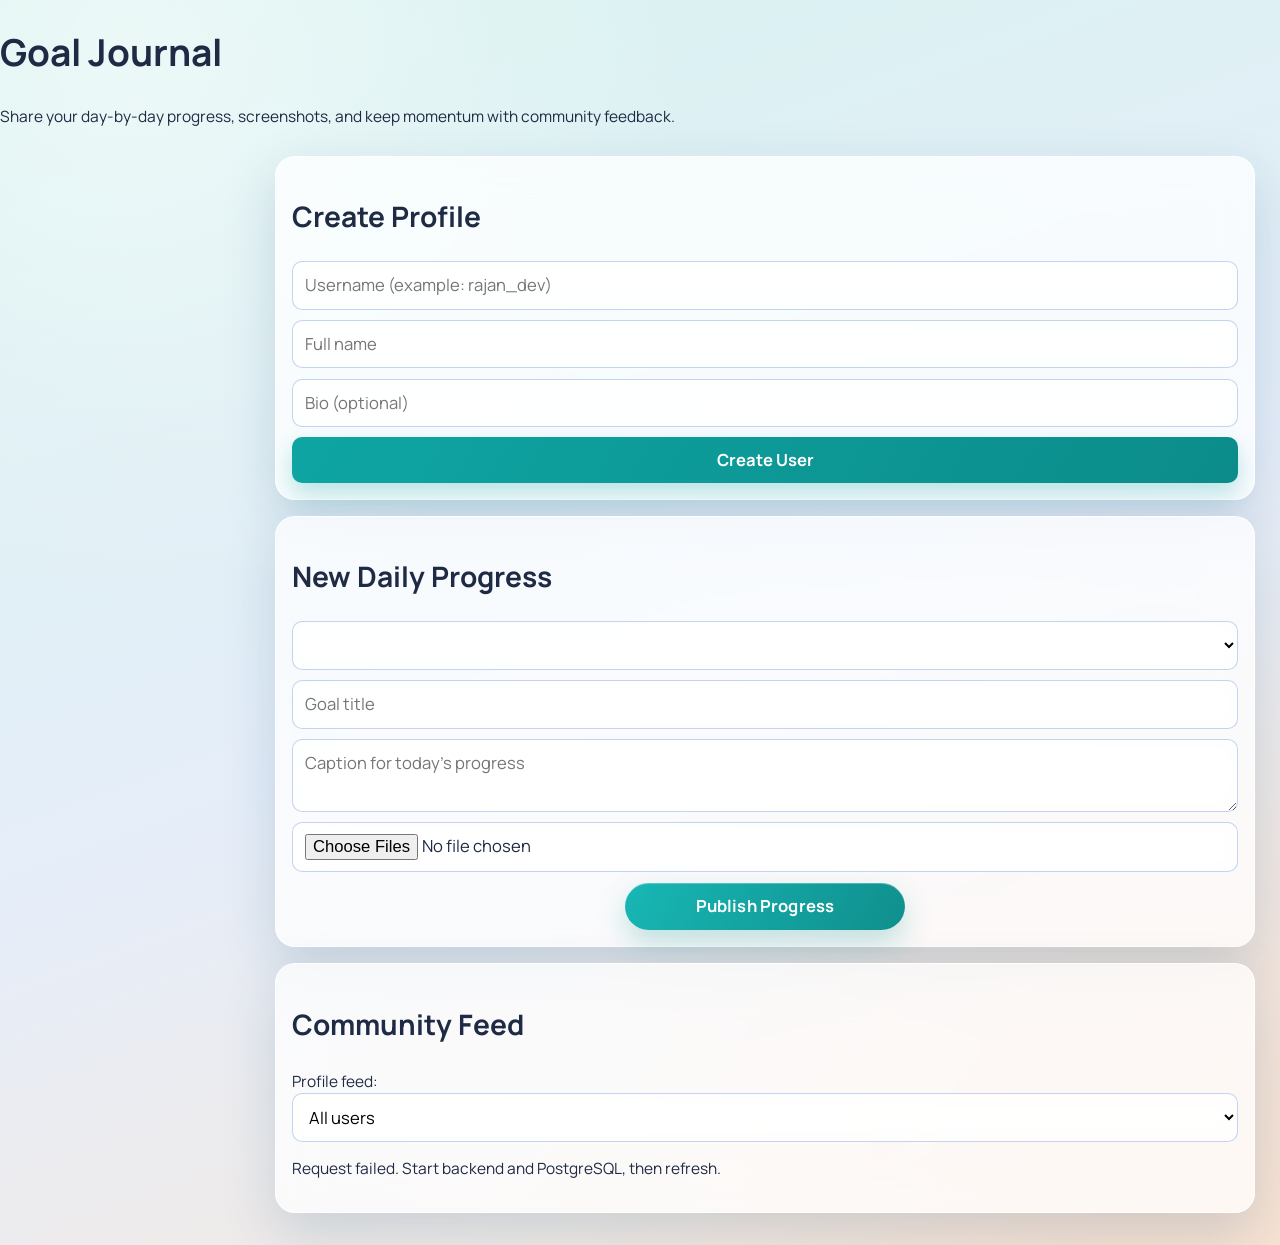
==== static/index.html @ 4aabd38d "Initial commit" ====
<!DOCTYPE html>
<html lang="en">
  <head>
    <meta charset="UTF-8" />
    <meta name="viewport" content="width=device-width, initial-scale=1.0" />
    <title>Goal Journal</title>
    <link rel="preconnect" href="https://fonts.googleapis.com" />
    <link rel="preconnect" href="https://fonts.gstatic.com" crossorigin />
    <link
      href="https://fonts.googleapis.com/css2?family=Manrope:wght@400;600;700;800&display=swap"
      rel="stylesheet"
    />
    <link rel="stylesheet" href="/static/styles.css" />
  </head>
  <body>
    <div class="bg-orb orb-1"></div>
    <div class="bg-orb orb-2"></div>

    <header>
      <h1>Goal Journal</h1>
      <p>Share your day-by-day progress, screenshots, and keep momentum with community feedback.</p>
    </header>

    <main>
      <section class="panel">
        <h2>Create Profile</h2>
        <form id="user-form" class="grid-form">
          <input id="username" placeholder="Username (example: rajan_dev)" required />
          <input id="full-name" placeholder="Full name" required />
          <input id="bio" placeholder="Bio (optional)" />
          <button type="submit">Create User</button>
        </form>
      </section>

      <section class="panel">
        <h2>New Daily Progress</h2>
        <form id="post-form" class="grid-form" enctype="multipart/form-data">
          <select id="post-user" required></select>
          <input id="goal-title" placeholder="Goal title" required />
          <textarea id="caption" placeholder="Caption for today's progress"></textarea>
          <input id="screenshots" type="file" multiple accept="image/*" />
          <button type="submit">Publish Progress</button>
        </form>
      </section>

      <section class="panel">
        <div class="feed-head">
          <h2>Community Feed</h2>
          <div class="filters">
            <label for="feed-user">Profile feed:</label>
            <select id="feed-user">
              <option value="">All users</option>
            </select>
          </div>
        </div>
        <div id="feed" class="feed"></div>
      </section>
    </main>

    <template id="post-template">
      <article class="post-card">
        <div class="post-meta"></div>
        <h3 class="post-goal"></h3>
        <p class="post-caption"></p>
        <div class="post-images"></div>
        <div class="post-actions">
          <button class="like-btn" type="button">Like</button>
          <span class="like-count"></span>
          <button class="comment-toggle" type="button">Comments</button>
        </div>
        <div class="comments hidden">
          <div class="comment-list"></div>
          <form class="comment-form">
            <select class="comment-user" required></select>
            <input class="comment-input" placeholder="Write a comment. Mention with @username" required />
            <button type="submit">Post</button>
          </form>
        </div>
      </article>
    </template>

    <script src="/static/app.js"></script>
  </body>
</html>
---- static/styles.css ----
:root {
  --nav-width: 250px;
  --nav-collapsed-width: 92px;
  --content-gap: 1.5rem;
  --content-max: 980px;
  --bg: #d7f3ef;
  --surface: rgba(255, 255, 255, 0.76);
  --surface-2: rgba(255, 255, 255, 0.9);
  --text: #1f2a44;
  --text-soft: #587099;
  --accent: #0ea5a3;
  --accent-2: #ff7a59;
  --stroke: rgba(188, 208, 239, 0.9);
  --glass-stroke: rgba(255, 255, 255, 0.8);
  --shadow: 0 20px 52px rgba(36, 86, 126, 0.18);
}

* {
  box-sizing: border-box;
}

*::before,
*::after {
  box-sizing: border-box;
}

html,
body {
  width: 100%;
  max-width: 100%;
  overflow-x: clip;
}

body {
  margin: 0;
  min-height: 100vh;
  font-family: "Manrope", sans-serif;
  font-size: clamp(0.95rem, 0.2vw + 0.9rem, 1.04rem);
  line-height: 1.48;
  color: var(--text);
  background:
    radial-gradient(circle at 10% 4%, rgba(255, 255, 255, 0.5) 0, transparent 34%),
    radial-gradient(circle at 88% 92%, rgba(255, 196, 162, 0.24) 0, transparent 36%),
    linear-gradient(160deg, #d7f3ef 0%, #e5edf9 52%, #f6e8dc 100%);
  -webkit-font-smoothing: antialiased;
}

h1 {
  font-size: clamp(1.5rem, 2.9vw, 2.75rem);
}

h2 {
  font-size: clamp(1.2rem, 2.2vw, 2.1rem);
}

h3 {
  font-size: clamp(1.05rem, 1.6vw, 1.4rem);
}

p,
small,
label,
button,
input,
textarea,
select {
  font-size: clamp(0.88rem, 0.16vw + 0.84rem, 1rem);
}

img,
video,
svg,
canvas,
iframe {
  max-width: 100%;
}

img,
video {
  height: auto;
}

p,
small,
strong,
span,
a,
button,
label,
h1,
h2,
h3,
h4,
h5,
h6 {
  overflow-wrap: anywhere;
  word-break: break-word;
}

main,
.page-head {
  width: min(var(--content-max), calc(100vw - var(--nav-current-width, var(--nav-width)) - (var(--content-gap) * 2)));
  margin-left: calc(
    var(--nav-current-width, var(--nav-width)) + var(--content-gap) +
    ((100vw - var(--nav-current-width, var(--nav-width)) - (var(--content-gap) * 2) - min(var(--content-max), calc(100vw - var(--nav-current-width, var(--nav-width)) - (var(--content-gap) * 2)))) / 2)
  );
  margin-right: calc(
    var(--content-gap) +
    ((100vw - var(--nav-current-width, var(--nav-width)) - (var(--content-gap) * 2) - min(var(--content-max), calc(100vw - var(--nav-current-width, var(--nav-width)) - (var(--content-gap) * 2)))) / 2)
  );
  padding-left: 0;
  padding-right: 0;
  max-width: 100%;
  min-width: 0;
}

.site-nav {
  position: fixed;
  left: 0.8rem;
  top: 5.1rem;
  bottom: 0.8rem;
  width: var(--nav-current-width, var(--nav-width));
  z-index: 20;
  display: flex;
  flex-direction: column;
  gap: 0.55rem;
  flex-wrap: nowrap;
  align-items: stretch;
  border-radius: 0;
  padding: 0.8rem;
  background: transparent;
  border: none;
  box-shadow: none;
  backdrop-filter: none;
  -webkit-backdrop-filter: none;
  overflow-y: auto;
  max-width: calc(100vw - 1.6rem);
  transition: width 220ms ease, padding 220ms ease;
}

.app-top-brand {
  position: fixed;
  left: 0.9rem;
  top: 0.8rem;
  z-index: 30;
  display: inline-flex;
  align-items: center;
  gap: 0.35rem;
  padding: 0;
  border-radius: 0;
  background: transparent;
  box-shadow: none;
  backdrop-filter: none;
  -webkit-backdrop-filter: none;
  text-decoration: none;
  user-select: none;
}

.app-top-brand img {
  width: 70px;
  height: auto;
  display: block;
  filter: drop-shadow(0 8px 18px rgba(24, 69, 122, 0.22));
}

.app-top-brand span {
  display: none;
}

.notification-center {
  position: fixed;
  top: 1rem;
  right: 1.1rem;
  z-index: 45;
}

.notif-bell-btn {
  position: relative;
  width: 44px;
  height: 44px;
  border-radius: 999px;
  border: 1px solid var(--glass-stroke);
  background: rgba(255, 255, 255, 0.85);
  color: #111827;
  box-shadow: var(--shadow);
  display: grid;
  place-items: center;
  padding: 0;
}

.notif-bell-btn svg {
  width: 22px;
  height: 22px;
  fill: none;
  stroke: currentColor;
  stroke-width: 1.8;
  stroke-linecap: round;
  stroke-linejoin: round;
}

.notif-unread-dot {
  position: absolute;
  right: 6px;
  top: 6px;
  width: 9px;
  height: 9px;
  border-radius: 999px;
  background: #ef4444;
  box-shadow: 0 0 0 2px rgba(255, 255, 255, 0.9);
}

.notif-panel {
  position: absolute;
  top: calc(100% + 0.45rem);
  right: 0;
  width: min(360px, 88vw);
  max-height: min(70vh, 560px);
  overflow: auto;
  border-radius: 14px;
  border: 1px solid var(--glass-stroke);
  background: rgba(255, 255, 255, 0.9);
  box-shadow: var(--shadow);
  backdrop-filter: blur(16px) saturate(1.15);
  -webkit-backdrop-filter: blur(16px) saturate(1.15);
}

.notif-header {
  position: sticky;
  top: 0;
  z-index: 1;
  display: flex;
  align-items: center;
  justify-content: space-between;
  gap: 0.6rem;
  padding: 0.7rem 0.8rem;
  border-bottom: 1px solid var(--stroke);
  background: rgba(255, 255, 255, 0.95);
}

.notif-header h4 {
  margin: 0;
  font-size: 1rem;
}

.notif-header button {
  background: transparent;
  border: 1px solid var(--stroke);
  border-radius: 8px;
  color: var(--text);
  box-shadow: none;
  padding: 0.35rem 0.55rem;
  font-size: 0.82rem;
}

.notif-list {
  padding: 0.4rem;
  display: grid;
  gap: 0.35rem;
}

.notif-item {
  width: 100%;
  text-align: left;
  background: transparent;
  border: 1px solid transparent;
  box-shadow: none;
  color: var(--text);
  border-radius: 10px;
  padding: 0.48rem;
  display: grid;
  grid-template-columns: 36px minmax(0, 1fr);
  gap: 0.5rem;
}

.notif-item:hover {
  border-color: var(--stroke);
  background: rgba(255, 255, 255, 0.66);
}

.notif-item.unread {
  background: rgba(14, 165, 163, 0.1);
  border-color: rgba(14, 165, 163, 0.24);
}

.notif-avatar {
  width: 36px;
  height: 36px;
  border-radius: 50%;
  object-fit: cover;
  border: 1px solid var(--stroke);
}

.notif-title {
  margin: 0;
  font-weight: 700;
  font-size: 0.9rem;
  line-height: 1.3;
}

.notif-message {
  margin: 0.16rem 0 0;
  font-size: 0.82rem;
  color: var(--text-soft);
  line-height: 1.35;
}

.notif-time {
  margin: 0.24rem 0 0;
  font-size: 0.74rem;
  color: var(--text-soft);
}

.notif-empty {
  margin: 0.5rem;
  color: var(--text-soft);
}


.site-nav a {
  position: relative;
  overflow: hidden;
  text-decoration: none;
  color: var(--text);
  font-weight: 700;
  border: none;
  outline: none;
  background: transparent;
  border-radius: 12px;
  padding: 0.72rem 0.95rem;
  width: 100%;
  display: block;
  text-align: left;
  white-space: nowrap;
  backdrop-filter: none;
  -webkit-backdrop-filter: none;
  box-shadow: none;
  transition: transform 160ms ease, box-shadow 200ms ease, background 200ms ease, border-color 200ms ease;
}

.nav-label {
  display: inline;
}

.nav-short {
  display: none;
  font-size: 1.06rem;
  font-weight: 800;
  letter-spacing: 0.02em;
}

.nav-tooltip {
  display: none;
}

.nav-short.has-icon {
  width: 26px;
  height: 26px;
  display: none;
}

.site-nav a .nav-short.has-icon {
  width: 26px;
  height: 26px;
  flex: 0 0 26px;
}

.nav-account-icon {
  width: 26px;
  height: 26px;
  fill: none;
  stroke: currentColor;
  stroke-width: 2;
  stroke-linecap: round;
  stroke-linejoin: round;
}

.nav-progress-icon {
  width: 26px;
  height: 26px;
  fill: none;
  stroke: currentColor;
  stroke-width: 2;
  stroke-linecap: round;
  stroke-linejoin: round;
}

.nav-story-icon {
  width: 26px;
  height: 26px;
  fill: none;
  stroke: currentColor;
  stroke-width: 2;
  stroke-linecap: round;
  stroke-linejoin: round;
}

.nav-community-icon {
  width: 26px;
  height: 26px;
  fill: currentColor;
  stroke: none;
}

.nav-chat-icon {
  width: 26px;
  height: 26px;
  fill: none;
  stroke: currentColor;
  stroke-width: 1.9;
  stroke-linecap: round;
  stroke-linejoin: round;
}

.nav-settings-icon {
  width: 26px;
  height: 26px;
  fill: none;
  stroke: currentColor;
  stroke-width: 1.75;
  stroke-linecap: round;
  stroke-linejoin: round;
}

.nav-help-icon {
  width: 26px;
  height: 26px;
  fill: none;
  stroke: currentColor;
  stroke-width: 1.9;
  stroke-linecap: round;
  stroke-linejoin: round;
}

.nav-logout-icon {
  width: 26px;
  height: 26px;
  fill: none;
  stroke: currentColor;
  stroke-width: 1.9;
  stroke-linecap: round;
  stroke-linejoin: round;
}

.nav-more-icon {
  width: 26px;
  height: 26px;
  fill: currentColor;
  stroke: none;
}

.nav-short-profile {
  width: 28px;
  height: 28px;
}

.nav-profile-avatar {
  width: 28px;
  height: 28px;
  border-radius: 50%;
  object-fit: cover;
  border: none;
  display: block;
}

body.sidebar-collapsed {
  --nav-current-width: var(--nav-collapsed-width);
}

body.sidebar-collapsed .site-nav {
  padding-left: 0.55rem;
  padding-right: 0.55rem;
  align-items: stretch;
}


body.sidebar-collapsed .site-nav a {
  width: 100%;
  min-height: 48px;
  text-align: left;
  padding: 0.72rem 0.95rem;
  border: none;
  outline: none;
  box-shadow: none;
  background: transparent;
  border-radius: 14px;
  display: flex;
  align-items: center;
  justify-content: flex-start;
  gap: 0.62rem;
  transition:
    border-color 220ms ease,
    background 220ms ease,
    box-shadow 220ms ease;
}

body.sidebar-collapsed .site-nav .nav-label {
  display: none;
}

body.sidebar-collapsed .site-nav .nav-short {
  display: inline-flex;
  align-items: center;
  justify-content: center;
  width: 26px;
  height: 26px;
  flex: 0 0 26px;
  order: 1;
}

body.sidebar-collapsed .site-nav .nav-tooltip {
  display: none !important;
}

body.sidebar-collapsed .site-nav:hover,
body.sidebar-collapsed .site-nav:focus-within {
  width: var(--nav-width);
  padding-left: 0.8rem;
  padding-right: 0.8rem;
  align-items: stretch;
}


body.sidebar-collapsed .site-nav:hover a,
body.sidebar-collapsed .site-nav:focus-within a {
  border: none;
  outline: none;
  box-shadow: none;
  background: transparent;
}

body.sidebar-collapsed .site-nav:hover .nav-label,
body.sidebar-collapsed .site-nav:focus-within .nav-label {
  display: inline;
  order: 2;
  flex: 1;
  text-align: left;
}

body.sidebar-collapsed .site-nav:hover .nav-short,
body.sidebar-collapsed .site-nav:focus-within .nav-short {
  display: inline-flex;
}

body.sidebar-collapsed .site-nav a.active {
  border: none;
  outline: none;
  box-shadow: none;
  background: transparent;
}

body.sidebar-collapsed .site-nav:hover a.active,
body.sidebar-collapsed .site-nav:focus-within a.active {
  box-shadow: none;
  background: transparent;
  color: #0e7f9b;
}

body.sidebar-collapsed .site-nav a#profile-logout-link {
  border: none;
  outline: none;
  box-shadow: none;
  background: transparent;
}

body.sidebar-collapsed .site-nav:hover a#profile-logout-link,
body.sidebar-collapsed .site-nav:focus-within a#profile-logout-link {
  background: transparent;
  border: none;
  outline: none;
  box-shadow: none;
}

.site-nav a::before {
  content: none;
}

.site-nav a::after {
  content: none;
}

.site-nav a:hover {
  transform: none;
  box-shadow: none;
}

.site-nav a:hover::before {
  transform: none;
}

.site-nav a.active {
  background: transparent;
  color: #0e7f9b;
  box-shadow: none;
}

.site-nav a.active .nav-short {
  border: 1.8px solid #111;
  border-radius: 999px;
  box-sizing: border-box;
}

.site-nav a.active .nav-short.nav-short-profile {
  border-width: 1.8px;
}

.site-nav #profile-logout-link {
  margin-top: auto;
  color: #ff3b30;
  border: none;
  outline: none;
  background: transparent;
}

.site-nav #profile-logout-link:hover {
  color: #ff2a1f;
  box-shadow: none;
}

.mobile-more-btn,
.mobile-more-sheet {
  display: none;
}

.page-head {
  padding: 1rem 0 0.7rem;
}

.page-head h1 {
  margin: 0;
  font-size: clamp(1.6rem, 3.2vw, 2.6rem);
  color: var(--text);
  text-shadow: 0 8px 24px rgba(58, 111, 161, 0.2);
}

.page-head p {
  margin: 0.4rem 0 0;
  color: #c7c9cf;
}

.page-head-row {
  display: flex;
  align-items: center;
  justify-content: space-between;
  gap: 0.9rem;
  flex-wrap: wrap;
}

.search-wrap {
  position: relative;
  width: min(420px, 100%);
}

.search-icon {
  position: absolute;
  left: 0.9rem;
  top: 50%;
  transform: translateY(-50%);
  z-index: 2;
  color: #4b5b78;
  pointer-events: none;
  display: inline-flex;
  align-items: center;
  justify-content: center;
}

.search-icon svg {
  width: 18px;
  height: 18px;
  fill: none;
  stroke: currentColor;
  stroke-width: 2;
  stroke-linecap: round;
  stroke-linejoin: round;
}

#feed-search {
  width: 100%;
  border-radius: 999px;
  padding-left: 2.5rem !important;
  position: relative;
  z-index: 1;
}

.user-results-box {
  position: absolute;
  top: calc(100% + 0.35rem);
  right: 0;
  width: 100%;
  max-height: 340px;
  overflow: auto;
  padding: 0.55rem;
  border: 1px solid var(--stroke);
  border-radius: 12px;
  background: rgba(255, 255, 255, 0.72);
  box-shadow: var(--shadow);
  z-index: 30;
  backdrop-filter: blur(20px) saturate(1.2);
  -webkit-backdrop-filter: blur(20px) saturate(1.2);
}

main {
  padding: 0.8rem 0 2rem;
  display: grid;
  gap: 1rem;
  max-width: 1260px;
  min-width: 0;
}

.panel {
  background: var(--surface);
  border: 1px solid var(--glass-stroke);
  border-radius: 20px;
  padding: 1rem;
  box-shadow: var(--shadow);
  backdrop-filter: blur(22px) saturate(1.2);
  -webkit-backdrop-filter: blur(22px) saturate(1.2);
  width: 100%;
  max-width: 100%;
  min-width: 0;
}

.grid-form,
.stack {
  display: grid;
  gap: 0.65rem;
  min-width: 0;
}

.register-otp-row {
  display: grid;
  grid-template-columns: minmax(0, 1fr) auto;
  gap: 0.5rem;
  align-items: center;
}

.account-page main {
  max-width: 760px;
  margin-inline: auto;
}

.account-card {
  width: 100%;
  padding: 0.9rem 1rem 1rem;
  border-radius: 18px;
}

.account-card .switcher {
  margin-bottom: 0.45rem;
  gap: 0.52rem;
}

.account-card .switcher button {
  padding: 0.5rem 0.78rem;
  border-radius: 12px;
}

.account-card h3 {
  margin: 0.25rem 0 0.55rem;
  font-size: 1.95rem;
}

.account-card .grid-form {
  gap: 0.52rem;
}

.account-card input,
.account-card textarea {
  padding: 0.58rem 0.68rem;
  border-radius: 12px;
}

.account-card textarea {
  min-height: 104px;
}

.account-card #r-bio {
  min-height: 84px;
}

.account-card .register-otp-row {
  grid-template-columns: minmax(0, 1fr) 130px;
  gap: 0.45rem;
}

.account-card #send-register-otp-btn {
  width: 100%;
  padding: 0.58rem 0.62rem;
  border-radius: 12px;
  box-shadow: 0 7px 16px rgba(240, 95, 68, 0.24);
}

.account-card #login-form button[type="submit"],
.account-card #register-form button[type="submit"] {
  width: min(230px, 100%);
  border-radius: 999px;
  padding: 0.62rem 0.95rem;
}

.account-card .notice {
  margin-top: 0.25rem;
}

.switcher {
  display: flex;
  gap: 0.6rem;
  margin-bottom: 0.7rem;
  align-items: center;
}

.switcher button.tab-plain {
  background: transparent !important;
  border: none !important;
  box-shadow: none !important;
  color: var(--text) !important;
  padding: 0 !important;
  border-radius: 0 !important;
  font-weight: 700;
}

.switcher button.tab-plain:hover {
  color: #111827 !important;
  text-decoration: underline;
}

.center-row {
  display: flex;
  justify-content: center;
  margin-top: 0.4rem;
}

#login-form button[type="submit"] {
  justify-self: center;
  width: min(260px, 100%);
  border-radius: 14px;
}

#register-form button[type="submit"] {
  justify-self: center;
  width: min(260px, 100%);
  border-radius: 14px;
}

input,
select,
textarea,
button {
  font: inherit;
  border-radius: 10px;
}

input,
select,
textarea {
  width: 100%;
  border: 1px solid var(--stroke);
  background: rgba(255, 255, 255, 0.62);
  padding: 0.68rem 0.75rem;
  backdrop-filter: blur(12px);
  -webkit-backdrop-filter: blur(12px);
}

button {
  border: none;
  background: linear-gradient(120deg, #0ea5a3, #0b8c8a);
  color: #fff;
  font-weight: 700;
  padding: 0.65rem 0.95rem;
  cursor: pointer;
  box-shadow: 0 10px 22px rgba(14, 165, 163, 0.28);
}

button.alt {
  background: linear-gradient(120deg, #ff7a59, #f05f44);
}

button.forgot-link {
  background: transparent;
  border: none;
  color: var(--text-soft);
  padding: 0;
  font-weight: 600;
  text-decoration: underline;
  border-radius: 0;
  width: auto;
}

button.forgot-link:hover {
  color: var(--accent);
}

.notice {
  color: var(--text-soft);
  font-size: 0.95rem;
}

.selected-media-list {
  display: grid;
  gap: 0.45rem;
  margin-top: 0.12rem;
}

.selected-media-empty {
  margin: 0;
  color: var(--text-soft);
  font-size: 0.9rem;
}

.selected-media-title {
  margin: 0;
  color: #32476d;
  font-size: 0.9rem;
  font-weight: 800;
}

.selected-media-items {
  display: grid;
  gap: 0.42rem;
}

.selected-media-item {
  display: grid;
  grid-template-columns: 64px minmax(0, 1fr) auto;
  gap: 0.55rem;
  align-items: center;
  padding: 0.52rem;
  border: 1px solid var(--stroke);
  border-radius: 12px;
  background: rgba(255, 255, 255, 0.78);
}

.selected-media-thumb {
  width: 64px;
  height: 50px;
  border-radius: 10px;
  overflow: hidden;
  background: rgba(232, 241, 252, 0.8);
  display: grid;
  place-items: center;
}

.selected-media-thumb-image,
.selected-media-thumb-video {
  width: 100%;
  height: 100%;
  object-fit: cover;
  display: block;
}

.selected-media-thumb-fallback {
  font-size: 0.76rem;
  font-weight: 800;
  letter-spacing: 0.04em;
  color: #3d5077;
}

.selected-media-meta {
  min-width: 0;
  display: grid;
  gap: 0.18rem;
}

.selected-media-name {
  min-width: 0;
  overflow: hidden;
  text-overflow: ellipsis;
  white-space: nowrap;
  font-size: 0.93rem;
  font-weight: 700;
  color: #1c2a4a;
}

.selected-media-size {
  color: #62779f;
  font-size: 0.82rem;
  font-weight: 600;
}

.selected-media-remove {
  background: #fff;
  color: #1e3358;
  border: 1px solid rgba(30, 51, 88, 0.35);
  border-radius: 9px;
  padding: 0.34rem 0.58rem;
  box-shadow: none;
  font-size: 0.82rem;
  font-weight: 700;
}

#post-form button[type="submit"] {
  justify-self: center;
  width: min(280px, 100%);
  border-radius: 999px;
  padding: 0.72rem 1.2rem;
  font-size: 1.04rem;
  letter-spacing: 0.01em;
  background: linear-gradient(120deg, #18b7b4, #0f8f8d);
  box-shadow: 0 12px 28px rgba(11, 142, 140, 0.25), inset 0 1px 0 rgba(255, 255, 255, 0.28);
}

#post-form button[type="submit"]:hover {
  transform: translateY(-1px);
  box-shadow: 0 14px 30px rgba(11, 142, 140, 0.3), inset 0 1px 0 rgba(255, 255, 255, 0.3);
}

#post-form button[type="submit"]:disabled {
  opacity: 0.72;
  cursor: wait;
  transform: none;
}

.chat-auth-gate {
  max-width: 560px;
}

.chat-email-form {
  max-width: 460px;
}

.chat-continue-btn {
  background: #fff;
  color: #101828;
  border: 1px solid #101828;
  box-shadow: none;
}

.chat-otp-actions {
  display: flex;
  gap: 0.55rem;
  flex-wrap: wrap;
}

.chat-otp-actions button {
  flex: 1;
  min-width: 170px;
}

.chat-active-strip {
  margin-bottom: 0.75rem;
}

.chat-active-strip h4 {
  margin: 0 0 0.45rem;
  font-size: 0.95rem;
  color: var(--text-soft);
}

.chat-active-users {
  display: flex;
  gap: 0.72rem;
  overflow-x: auto;
  padding: 0.1rem 0.1rem 0.32rem;
  align-items: flex-start;
}

.chat-active-user {
  border: none;
  background: transparent;
  box-shadow: none;
  color: var(--text);
  padding: 0;
  min-width: 68px;
  display: grid;
  justify-items: center;
  gap: 0.26rem;
}

.chat-active-avatar-wrap {
  position: relative;
  width: 56px;
  height: 56px;
  border-radius: 50%;
  border: 2px solid rgba(152, 171, 198, 0.6);
  padding: 2px;
  background: rgba(255, 255, 255, 0.8);
}

.chat-active-avatar-wrap img {
  width: 100%;
  height: 100%;
  border-radius: 50%;
  object-fit: cover;
  display: block;
}

.chat-active-dot {
  position: absolute;
  right: 1px;
  top: 1px;
  width: 11px;
  height: 11px;
  border-radius: 50%;
  background: #22c55e;
  border: 2px solid #fff;
  box-shadow: 0 0 0 1px rgba(34, 197, 94, 0.4);
  display: none;
}

.chat-active-user.is-online .chat-active-avatar-wrap {
  border-color: rgba(14, 165, 163, 0.55);
}

.chat-active-user.is-online .chat-active-dot {
  display: block;
}

.chat-active-user small {
  max-width: 74px;
  overflow: hidden;
  text-overflow: ellipsis;
  white-space: nowrap;
  font-size: 0.76rem;
  color: #5f6f8f;
}

.chat-layout {
  display: grid;
  grid-template-columns: minmax(17rem, 22rem) minmax(0, 1fr);
  gap: 0.9rem;
  height: clamp(560px, 72vh, 760px);
  min-height: 0;
  min-width: 0;
}

.chat-sidebar {
  border: 1px solid var(--stroke);
  border-radius: 16px;
  background: linear-gradient(165deg, rgba(255, 255, 255, 0.72), rgba(241, 248, 255, 0.62));
  box-shadow: inset 0 1px 0 rgba(255, 255, 255, 0.64), 0 14px 28px rgba(5, 21, 48, 0.08);
  display: grid;
  grid-template-rows: auto minmax(0, 1fr);
  overflow: hidden;
  min-height: 0;
}

.chat-sidebar-top {
  padding: 0.7rem;
  border-bottom: 1px solid var(--stroke);
  display: grid;
  gap: 0.45rem;
  position: relative;
}

.chat-sidebar-top h3 {
  margin: 0;
}

.chat-search-wrap {
  position: relative;
}

.chat-search-icon {
  position: absolute;
  left: 0.75rem;
  top: 50%;
  transform: translateY(-50%);
  color: #667797;
  font-size: 1rem;
  pointer-events: none;
}

#chat-user-search {
  padding-left: 2rem;
}

.chat-user-results {
  max-height: 210px;
  overflow: auto;
  display: grid;
  gap: 0.3rem;
  position: absolute;
  top: calc(100% - 0.1rem);
  left: 0.7rem;
  right: 0.7rem;
  padding: 0.42rem;
  border: 1px solid var(--stroke);
  border-radius: 12px;
  background: rgba(242, 247, 255, 0.97);
  box-shadow: 0 16px 28px rgba(7, 20, 42, 0.14);
  z-index: 6;
}

.chat-user-results.hidden {
  display: none;
}

.chat-user-row,
.chat-convo-row {
  width: 100%;
  display: grid;
  grid-template-columns: 42px minmax(0, 1fr);
  gap: 0.5rem;
  align-items: center;
  text-align: left;
  padding: 0.48rem;
  border: 1px solid var(--stroke);
  border-radius: 10px;
  background: rgba(255, 255, 255, 0.66);
  color: var(--text);
  box-shadow: none;
  transition: transform 0.2s ease, border-color 0.2s ease, background 0.2s ease;
}

.chat-user-row:hover,
.chat-convo-row:hover {
  transform: translateY(-1px);
  border-color: rgba(14, 165, 163, 0.45);
}

.chat-user-row img,
.chat-convo-row img,
#chat-thread-head img {
  width: 42px;
  height: 42px;
  border-radius: 50%;
  object-fit: cover;
  border: 1px solid var(--stroke);
}

.chat-user-row strong,
.chat-convo-row strong {
  display: block;
  font-size: 0.9rem;
}

.chat-user-row small,
.chat-convo-row small {
  color: var(--text-soft);
}

.chat-convo-row p {
  margin: 0.16rem 0 0;
  color: #304260;
  font-size: 0.82rem;
  white-space: nowrap;
  overflow: hidden;
  text-overflow: ellipsis;
}

.chat-convo-row-meta {
  display: flex;
  align-items: center;
  justify-content: space-between;
  gap: 0.4rem;
}

.chat-convo-row-time {
  color: #6b7b97;
  font-size: 0.76rem;
  font-weight: 700;
  white-space: nowrap;
}

.chat-convo-row.is-active {
  border-color: rgba(14, 165, 163, 0.72);
  background: rgba(14, 165, 163, 0.15);
}

.chat-conversations {
  padding: 0.58rem;
  overflow: auto;
  display: grid;
  gap: 0.45rem;
  align-content: start;
  min-height: 0;
}

.chat-thread {
  border: 1px solid var(--stroke);
  border-radius: 16px;
  background: linear-gradient(180deg, rgba(255, 255, 255, 0.72), rgba(243, 249, 255, 0.64));
  box-shadow: inset 0 1px 0 rgba(255, 255, 255, 0.68), 0 14px 28px rgba(5, 21, 48, 0.08);
  display: grid;
  grid-template-rows: auto minmax(0, 1fr) auto;
  overflow: hidden;
  min-height: 0;
}

.chat-sidebar,
.chat-thread,
.settings-menu,
.settings-content,
.help-center-menu,
.help-center-content,
.settings-pane .settings-card,
.post-card,
.suggest-mini-card {
  max-width: 100%;
  min-width: 0;
}

.chat-thread-head {
  padding: 0.7rem 0.78rem;
  border-bottom: 1px solid var(--stroke);
  display: flex;
  align-items: center;
  gap: 0.55rem;
  color: #596b8b;
  background: rgba(255, 255, 255, 0.55);
  backdrop-filter: blur(8px);
  -webkit-backdrop-filter: blur(8px);
}

.chat-mobile-back {
  display: none;
  width: 2rem;
  height: 2rem;
  border-radius: 999px;
  border: 1px solid var(--stroke);
  background: rgba(255, 255, 255, 0.85);
  color: var(--text);
  padding: 0;
  box-shadow: none;
  flex: 0 0 auto;
}

.chat-thread-head strong {
  display: block;
  color: var(--text);
}

.chat-thread-head-meta {
  display: grid;
  gap: 0.08rem;
  min-width: 0;
}

.chat-thread-subline {
  display: inline-flex;
  align-items: center;
  min-height: 1.05rem;
}

.chat-typing-live {
  display: inline-flex;
  align-items: center;
  gap: 0.22rem;
  color: #0b8c8a;
  font-weight: 700;
  text-transform: lowercase;
}

.chat-typing-dots {
  display: inline-flex;
  align-items: center;
  gap: 0.14rem;
}

.chat-typing-dots i {
  width: 4px;
  height: 4px;
  border-radius: 50%;
  background: currentColor;
  opacity: 0.35;
  animation: chatTypingDot 1s infinite ease-in-out;
}

.chat-typing-dots i:nth-child(2) {
  animation-delay: 0.15s;
}

.chat-typing-dots i:nth-child(3) {
  animation-delay: 0.3s;
}

@keyframes chatTypingDot {
  0%,
  80%,
  100% {
    transform: translateY(0);
    opacity: 0.35;
  }
  40% {
    transform: translateY(-2px);
    opacity: 1;
  }
}

.chat-messages {
  padding: 0.85rem;
  overflow: auto;
  display: flex;
  flex-direction: column;
  gap: 0.5rem;
  align-items: stretch;
  background: linear-gradient(180deg, rgba(255, 255, 255, 0.26), rgba(255, 255, 255, 0.06));
  min-height: 0;
}

.chat-msg-row {
  width: 100%;
  display: flex;
  align-items: flex-start;
  gap: 0.42rem;
}

.chat-msg-row.their {
  justify-content: flex-start;
}

.chat-msg-row.mine {
  justify-content: flex-end;
}

.chat-msg-stack {
  display: flex;
  flex-direction: column;
  gap: 0.18rem;
  max-width: min(72%, 560px);
}

.chat-msg-stack.their {
  justify-items: start;
}

.chat-msg-stack.mine {
  justify-items: end;
}

.chat-msg-main {
  display: flex;
  align-items: center;
  gap: 0.36rem;
  max-width: 100%;
}

.chat-msg-main.mine {
  flex-direction: row-reverse;
}

.chat-msg-main.their {
  flex-direction: row;
}

.chat-msg-avatar {
  width: 28px;
  height: 28px;
  border-radius: 50%;
  object-fit: cover;
  border: 1px solid rgba(255, 255, 255, 0.95);
  box-shadow: 0 0 0 1px rgba(19, 29, 48, 0.2);
  flex: 0 0 auto;
  margin-top: 0.15rem;
}

.chat-msg {
  max-width: 100%;
  border-radius: 18px;
  padding: 0.56rem 0.78rem;
  display: block;
  box-shadow: 0 4px 12px rgba(12, 27, 54, 0.09);
}

.chat-msg.is-shared-post {
  background: transparent !important;
  border: none !important;
  box-shadow: none !important;
  padding: 0 !important;
}

.chat-msg-delete-btn {
  width: 24px;
  height: 24px;
  flex: 0 0 auto;
  border: none;
  background: none;
  color: #000;
  display: grid;
  place-items: center;
  padding: 0;
  cursor: pointer;
  opacity: 0;
  pointer-events: none;
  transition: transform 120ms ease, opacity 120ms ease;
}

.chat-msg-delete-btn svg {
  width: 22px;
  height: 22px;
  fill: currentColor;
}

.chat-msg-delete-btn:hover {
  opacity: 0.72;
}

.chat-msg-delete-btn:active {
  transform: translateY(0.5px);
}

.chat-msg-main:hover .chat-msg-delete-btn,
.chat-msg-main:focus-within .chat-msg-delete-btn,
.chat-msg-delete-btn:focus-visible {
  opacity: 1;
  pointer-events: auto;
}

.chat-msg p {
  margin: 0;
  white-space: pre-wrap;
  word-break: break-word;
}

.chat-shared-post-card {
  display: grid;
  grid-template-columns: 108px minmax(0, 1fr);
  gap: 0.62rem;
  align-items: center;
  text-decoration: none;
  color: #1f2a44;
  border: none;
  border-radius: 12px;
  background: rgba(255, 255, 255, 0.94);
  padding: 0.42rem;
}

.chat-msg.mine .chat-shared-post-card {
  background: rgba(255, 255, 255, 0.98);
}

.chat-shared-post-thumb {
  width: 108px;
  height: 74px;
  border-radius: 9px;
  border: none;
  overflow: hidden;
  background: rgba(255, 255, 255, 0.85);
  display: grid;
  place-items: center;
}

.chat-shared-post-thumb.loading::before {
  content: "";
  width: 60%;
  height: 60%;
  border-radius: 999px;
  border: 2px solid rgba(17, 24, 39, 0.2);
  border-top-color: rgba(17, 24, 39, 0.7);
  animation: shareSpin 650ms linear infinite;
}

.chat-shared-post-thumb img,
.chat-shared-post-thumb video {
  width: 100%;
  height: 100%;
  object-fit: cover;
  display: block;
}

.chat-shared-post-empty {
  font-size: 0.72rem;
  color: var(--text-soft);
}

.chat-shared-post-meta strong,
.chat-shared-post-meta small {
  display: block;
  overflow: hidden;
  text-overflow: ellipsis;
  white-space: nowrap;
}

.chat-shared-post-meta strong {
  font-size: 1.07rem;
  line-height: 1.2;
  color: #17233f;
}

.chat-shared-post-meta small {
  font-size: 0.88rem;
  color: #4f6590;
  margin-top: 0.2rem;
}

@keyframes shareSpin {
  to {
    transform: rotate(360deg);
  }
}

.chat-msg.is-deleted p {
  font-style: italic;
  opacity: 0.75;
}

.chat-msg-time {
  font-size: 0.72rem;
  line-height: 1;
  color: #6d7d99;
  padding: 0 0.22rem;
  letter-spacing: 0.01em;
}

.chat-msg.mine {
  background: linear-gradient(135deg, #0ea5a3, #0b8c8a);
  color: #fff;
}

.chat-msg.their {
  background: #f3f6fb;
  border: 1px solid rgba(20, 36, 63, 0.2);
  color: #1f2a44;
}

.chat-msg-row.mine .chat-msg {
  border-bottom-right-radius: 8px;
}

.chat-msg-row.their .chat-msg {
  border-bottom-left-radius: 8px;
}

.chat-msg-row.mine .chat-msg-time {
  align-self: flex-end;
  text-align: right;
}

.chat-msg-row.their .chat-msg-time {
  align-self: flex-start;
  text-align: left;
}

.chat-seen-receipt {
  align-self: flex-end;
  display: inline-flex;
  align-items: center;
  gap: 0.36rem;
  margin-top: 0.08rem;
}

.chat-seen-receipt img {
  width: 18px;
  height: 18px;
  border-radius: 50%;
  object-fit: cover;
  border: 1px solid rgba(255, 255, 255, 0.95);
  box-shadow: 0 0 0 1px rgba(19, 29, 48, 0.16);
}

.chat-seen-receipt span {
  font-size: 0.7rem;
  color: #5f6f8f;
  line-height: 1;
}

.chat-seen-receipt.is-jump img {
  animation: chatSeenJump 360ms ease-out 1;
}

@keyframes chatSeenJump {
  0% {
    transform: translateY(0) scale(1);
  }
  35% {
    transform: translateY(-7px) scale(1.05);
  }
  100% {
    transform: translateY(0) scale(1);
  }
}

.chat-send-form {
  padding: 0.66rem;
  border-top: 1px solid var(--stroke);
  display: grid;
  grid-template-columns: minmax(0, 1fr) auto;
  align-items: end;
  gap: 0.55rem;
  background: rgba(255, 255, 255, 0.65);
  backdrop-filter: blur(8px);
  -webkit-backdrop-filter: blur(8px);
}

#chat-message-input {
  border-radius: 12px;
  resize: none;
  min-height: 44px;
  max-height: 180px;
  line-height: 1.35;
  overflow-y: auto;
  padding-top: 0.62rem;
  padding-bottom: 0.62rem;
  scrollbar-width: thin;
  scrollbar-color: rgba(12, 27, 54, 0.32) transparent;
}

#chat-message-input::-webkit-scrollbar {
  width: 3px;
}

#chat-message-input::-webkit-scrollbar-track {
  background: transparent;
}

#chat-message-input::-webkit-scrollbar-thumb {
  background: rgba(12, 27, 54, 0.32);
  border-radius: 999px;
}

#chat-send-form button {
  min-width: 62px;
  border-radius: 12px;
}

.chat-send-icon-btn {
  display: inline-flex;
  align-items: center;
  justify-content: center;
  align-self: end;
  width: 52px;
  min-width: 52px !important;
  height: 44px;
  padding: 0;
  background: #fff !important;
  color: #101828 !important;
  border: 1.4px solid #101828 !important;
  box-shadow: none !important;
}

.chat-send-icon-btn svg {
  width: 22px;
  height: 22px;
  fill: none;
}

.chat-send-icon-btn:hover {
  background: #f7f9fc !important;
}

.chat-send-icon-btn:active {
  transform: translateY(0.5px);
}

.chat-delete-modal {
  position: fixed;
  inset: 0;
  background: rgba(6, 12, 28, 0.28);
  display: grid;
  place-items: center;
  z-index: 1300;
  padding: 1rem;
}

.chat-delete-card {
  width: min(92vw, 340px);
  border: 1px solid var(--stroke);
  border-radius: 16px;
  background: linear-gradient(180deg, rgba(255, 255, 255, 0.96), rgba(245, 250, 255, 0.95));
  box-shadow: 0 16px 38px rgba(5, 19, 44, 0.2);
  padding: 0.9rem;
  display: grid;
  gap: 0.52rem;
}

.chat-delete-trigger {
  border: none;
  background: transparent;
  color: #d42626;
  font-weight: 800;
  text-align: left;
  padding: 0.4rem 0.32rem;
  cursor: pointer;
}

.chat-delete-options {
  display: grid;
  gap: 0.48rem;
}

.chat-delete-option {
  width: 100%;
  border: 1px solid #101828;
  border-radius: 10px;
  background: #fff;
  color: #101828;
  font-weight: 700;
  padding: 0.56rem 0.72rem;
  cursor: pointer;
  text-align: left;
}

.chat-delete-cancel {
  width: 100%;
  border: 1px solid rgba(19, 36, 66, 0.25);
  border-radius: 10px;
  background: rgba(255, 255, 255, 0.85);
  color: #344563;
  padding: 0.56rem 0.72rem;
  font-weight: 700;
  cursor: pointer;
}

@media (max-width: 980px) {
  .account-page main {
    max-width: 100%;
  }

  .account-card .register-otp-row {
    grid-template-columns: 1fr;
  }

  .account-card #send-register-otp-btn {
    width: 100%;
  }

  .chat-layout {
    grid-template-columns: 1fr;
    height: auto;
  }
  .chat-sidebar {
    max-height: 320px;
  }
  .chat-thread {
    min-height: 56vh;
  }
}

.profile-stats {
  display: flex;
  gap: 0.9rem;
  flex-wrap: wrap;
  margin: 0.15rem 0 0.35rem;
  color: var(--text-soft);
}

.profile-stats strong {
  color: var(--text);
}

.stat-link {
  border: none;
  background: transparent;
  box-shadow: none;
  color: var(--text-soft);
  padding: 0;
  font-weight: 600;
}

.stat-link:hover {
  color: var(--text);
  text-decoration: underline;
}

.follow-list-modal {
  position: fixed;
  inset: 0;
  z-index: 70;
  display: grid;
  place-items: center;
}

.follow-list-backdrop {
  position: absolute;
  inset: 0;
  background: rgba(7, 18, 35, 0.64);
  backdrop-filter: blur(4px);
  -webkit-backdrop-filter: blur(4px);
}

.follow-list-content {
  position: relative;
  z-index: 1;
  width: min(520px, 94vw);
  max-height: 78vh;
  overflow: auto;
  background: var(--surface-2);
  border: 1px solid var(--glass-stroke);
  border-radius: 14px;
  padding: 0.8rem;
  display: grid;
  gap: 0.6rem;
}

.follow-list-head {
  display: flex;
  align-items: center;
  justify-content: space-between;
}

.follow-list-search {
  width: 100%;
  margin-top: 0.25rem;
}

.follow-list-close-x {
  width: 34px;
  height: 34px;
  border-radius: 50%;
  background: rgba(10, 16, 28, 0.82);
  border: 1px solid rgba(255, 255, 255, 0.75);
  color: #fff;
  box-shadow: 0 8px 20px rgba(0, 0, 0, 0.35);
  padding: 0;
  font-size: 1rem;
  line-height: 1;
  display: grid;
  place-items: center;
}

.user-results {
  display: grid;
  grid-template-columns: 1fr;
  gap: 0.4rem;
  margin: 0.35rem 0 0;
}

.user-result-card {
  display: flex;
  align-items: center;
  gap: 0.55rem;
  border: 1px solid var(--stroke);
  background: rgba(255, 255, 255, 0.68);
  color: var(--text);
  border-radius: 12px;
  padding: 0.45rem 0.55rem;
  backdrop-filter: blur(10px);
  -webkit-backdrop-filter: blur(10px);
}

.user-result-card img {
  width: 38px;
  height: 38px;
  border-radius: 50%;
  object-fit: cover;
}

.user-result-card small {
  color: var(--text-soft);
}

.user-result-meta {
  display: grid;
  gap: 0.08rem;
  line-height: 1.2;
  text-align: left;
}

.user-result-meta strong {
  font-size: 0.9rem;
  color: var(--text);
}

.profile-head {
  display: grid;
  grid-template-columns: 96px 1fr;
  gap: 1rem;
  align-items: center;
}

.avatar {
  width: 96px;
  height: 96px;
  border-radius: 50%;
  object-fit: cover;
  border: 2px solid var(--stroke);
}

.avatar.sm {
  width: 40px;
  height: 40px;
}

.avatar.clickable {
  cursor: pointer;
}

.avatar-wrap {
  position: relative;
}

.avatar-edit {
  position: absolute;
  right: -4px;
  bottom: -4px;
  width: 30px;
  height: 30px;
  border-radius: 50%;
  border: 1px solid var(--stroke);
  background: rgba(255, 255, 255, 0.78);
  color: var(--text);
  padding: 0;
  font-weight: 700;
  display: grid;
  place-items: center;
  cursor: pointer;
  box-shadow: var(--shadow);
}

.bio-edit-wrap {
  position: relative;
  display: inline-block;
  max-width: 100%;
}

#profile-bio {
  margin: 0.2rem 0 0;
}

#profile-bio,
#public-profile-bio {
  max-width: min(70ch, 100%);
  white-space: pre-wrap;
  overflow-wrap: anywhere;
  word-break: break-word;
  line-height: 1.5;
}

#profile-bio a,
#public-profile-bio a {
  color: #0b66d6;
  text-decoration: underline;
  font-weight: 700;
}

.bio-edit-bubble {
  position: absolute;
  left: 0;
  top: calc(100% + 0.25rem);
  opacity: 0;
  transform: translateY(6px);
  pointer-events: none;
  border: 2px solid #101828;
  border-radius: 12px;
  background: #fff;
  color: #101828;
  box-shadow: 0 12px 24px rgba(12, 27, 54, 0.14);
  padding: 0.26rem 0.7rem;
  font-size: 0.78rem;
  font-weight: 700;
  line-height: 1;
  transition: opacity 0.16s ease, transform 0.16s ease;
}

.bio-edit-bubble::after {
  content: "";
  position: absolute;
  left: 14px;
  top: -8px;
  width: 12px;
  height: 12px;
  background: #fff;
  border-left: 2px solid #101828;
  border-top: 2px solid #101828;
  transform: rotate(45deg);
}

.bio-edit-wrap:hover .bio-edit-bubble,
.bio-edit-wrap:focus-within .bio-edit-bubble {
  opacity: 1;
  transform: translateY(0);
  pointer-events: auto;
}

.bio-modal {
  position: fixed;
  inset: 0;
  z-index: 85;
  display: grid;
  place-items: center;
}

.bio-modal-backdrop {
  position: absolute;
  inset: 0;
  background: rgba(8, 17, 32, 0.56);
}

.bio-modal-content {
  position: relative;
  z-index: 1;
  width: min(520px, 92vw);
  border-radius: 14px;
  border: 1px solid var(--stroke);
  background: rgba(255, 255, 255, 0.95);
  box-shadow: 0 22px 48px rgba(4, 15, 35, 0.24);
  padding: 1rem;
  display: grid;
  gap: 0.75rem;
}

.bio-modal-content h3 {
  margin: 0;
}

#bio-modal-input {
  width: 100%;
  min-height: 130px;
  resize: vertical;
}

.bio-modal-actions {
  display: flex;
  justify-content: flex-end;
  gap: 0.5rem;
}

.bio-done-btn {
  background: #fff !important;
  color: #111827 !important;
  border: 1.5px solid #111827 !important;
  box-shadow: none !important;
  min-width: 96px;
}

.dp-modal {
  position: fixed;
  inset: 0;
  z-index: 50;
  display: grid;
  place-items: center;
}

.dp-modal-backdrop {
  position: absolute;
  inset: 0;
  background: rgba(12, 22, 40, 0.7);
}

.dp-modal-content {
  position: relative;
  z-index: 1;
  display: grid;
  justify-items: center;
  background: transparent;
  border-radius: 0;
  padding: 0;
}

.dp-modal-content img {
  width: min(78vw, 430px);
  height: min(78vw, 430px);
  object-fit: cover;
  border-radius: 50%;
  border: 2px solid rgba(255, 255, 255, 0.82);
  box-shadow: 0 12px 35px rgba(6, 14, 28, 0.45);
}

.dp-modal-close-x {
  position: absolute;
  top: -12px;
  right: -12px;
  width: 34px;
  height: 34px;
  border-radius: 50%;
  background: rgba(10, 16, 28, 0.82);
  border: 1px solid rgba(255, 255, 255, 0.75);
  color: #fff;
  box-shadow: 0 8px 20px rgba(0, 0, 0, 0.4);
  padding: 0;
  font-size: 1rem;
  line-height: 1;
  display: grid;
  place-items: center;
}

.post-card {
  border: 1px solid var(--stroke);
  border-radius: 16px;
  padding: 0.9rem;
  background: rgba(255, 255, 255, 0.66);
  backdrop-filter: blur(12px);
  -webkit-backdrop-filter: blur(12px);
  overflow: hidden;
}

.post-header {
  display: flex;
  gap: 0.65rem;
  align-items: center;
  flex-wrap: wrap;
}

.post-head-main {
  flex: 1;
  min-width: 0;
}

.follow-btn {
  padding: 0.35rem 0.7rem;
  border-radius: 999px;
  font-size: 0.9rem;
  font-weight: 700;
  background: #fff;
  color: #111;
  border: 1.5px solid #111;
}

.follow-btn.is-following {
  background: #111;
  color: #fff;
  border-color: #111;
}

.public-profile-actions {
  margin-top: 0.45rem;
  display: flex;
  align-items: center;
  gap: 0.45rem;
  flex-wrap: wrap;
}

.profile-message-btn {
  width: 40px;
  height: 40px;
  border-radius: 999px;
  border: 1.5px solid #111;
  background: #fff;
  color: #111;
  box-shadow: none;
  display: grid;
  place-items: center;
  padding: 0;
}

.profile-message-btn svg {
  width: 21px;
  height: 21px;
  fill: none;
  stroke: currentColor;
  stroke-width: 1.9;
  stroke-linecap: round;
  stroke-linejoin: round;
}

.settings-card {
  max-width: 720px;
}

.settings-action-btn {
  width: auto;
  justify-self: start;
  border-radius: 12px;
  padding: 0.58rem 0.88rem;
}

#open-delete-account-modal.settings-action-btn {
  background: transparent;
  color: #d51f24;
  border: 1.6px solid #111;
  box-shadow: none;
  font-weight: 800;
}

#open-delete-account-modal.settings-action-btn:hover,
#open-delete-account-modal.settings-action-btn:focus-visible {
  background: rgba(213, 31, 36, 0.08);
}

.settings-shell {
  display: grid;
  grid-template-columns: minmax(14rem, 18rem) minmax(0, 1fr);
  gap: 0.95rem;
  align-items: start;
  min-width: 0;
}

.settings-menu {
  border: 1px solid var(--stroke);
  border-radius: 16px;
  background: rgba(255, 255, 255, 0.75);
  padding: 0.75rem;
  display: grid;
  gap: 0.45rem;
  position: sticky;
  top: 0.9rem;
}

.settings-menu h3 {
  margin: 0 0 0.2rem;
  font-size: 1.15rem;
}

.settings-menu-btn {
  width: 100%;
  text-align: left;
  border-radius: 12px;
  border: 1px solid rgba(18, 35, 66, 0.16);
  background: rgba(255, 255, 255, 0.8);
  color: #22334f;
  box-shadow: none;
  padding: 0.58rem 0.72rem;
  white-space: normal;
}

.settings-menu-btn.is-active {
  border-color: rgba(14, 165, 163, 0.4);
  background: linear-gradient(120deg, rgba(14, 165, 163, 0.2), rgba(11, 140, 138, 0.15));
  color: #0f3440;
  font-weight: 800;
}

.settings-content {
  border: 1px solid var(--stroke);
  border-radius: 16px;
  background: rgba(255, 255, 255, 0.75);
  padding: clamp(0.75rem, 1.8vw, 0.9rem);
  min-height: 360px;
}

.settings-pane h3 {
  margin: 0 0 0.4rem;
}

.settings-pane .settings-card {
  max-width: 100%;
  margin-top: 0.6rem;
  border: 1px solid var(--stroke);
  border-radius: 14px;
  background: rgba(255, 255, 255, 0.82);
  padding: 0.8rem;
}

.settings-pane .settings-card h4 {
  margin: 0 0 0.38rem;
}

.settings-edit-profile-form {
  display: grid;
  gap: 0.5rem;
}

.help-center-grid {
  display: grid;
  grid-template-columns: minmax(14rem, 18rem) minmax(0, 1fr);
  gap: 0.95rem;
  align-items: start;
  min-width: 0;
}

.help-center-menu {
  border: 1px solid var(--stroke);
  border-radius: 16px;
  background: rgba(255, 255, 255, 0.75);
  padding: 0.75rem;
  display: grid;
  gap: 0.45rem;
  position: sticky;
  top: 0.9rem;
}

.help-center-menu h3 {
  margin: 0 0 0.2rem;
  font-size: 1.15rem;
}

.help-topic-btn {
  width: 100%;
  text-align: left;
  border-radius: 12px;
  border: 1px solid rgba(18, 35, 66, 0.16);
  background: rgba(255, 255, 255, 0.8);
  color: #22334f;
  box-shadow: none;
  padding: 0.58rem 0.72rem;
  font-weight: 700;
  white-space: normal;
}

.help-topic-btn.is-active {
  border-color: rgba(14, 165, 163, 0.4);
  background: linear-gradient(120deg, rgba(14, 165, 163, 0.2), rgba(11, 140, 138, 0.15));
  color: #0f3440;
  font-weight: 800;
}

.help-center-content {
  border: 1px solid var(--stroke);
  border-radius: 16px;
  background: rgba(255, 255, 255, 0.75);
  padding: clamp(0.75rem, 1.8vw, 0.9rem);
}

.help-center-content h3 {
  margin: 0 0 0.35rem;
}

.help-center-form {
  display: grid;
  gap: 0.62rem;
}

.help-center-form textarea {
  min-height: 190px;
}

.help-center-form button {
  width: auto;
  justify-self: start;
}

.settings-edit-profile-form label {
  font-size: 0.88rem;
  color: var(--text-soft);
  font-weight: 700;
}

.settings-edit-profile-head {
  display: grid;
  grid-template-columns: auto minmax(0, 1fr);
  gap: 0.75rem;
  align-items: center;
}

.settings-avatar-wrap {
  width: 96px;
  height: 96px;
}

.settings-avatar {
  width: 96px;
  height: 96px;
}

.settings-edit-profile-meta {
  display: grid;
  gap: 0.22rem;
}

#settings-edit-profile-status {
  margin: 0;
  min-height: 1.2rem;
}

#settings-edit-profile-status.status-error {
  color: #b32429;
}

#settings-edit-profile-status.status-success {
  color: #0c7367;
  font-weight: 700;
}

.status-error {
  color: #b32429 !important;
}

.status-success {
  color: #0c7367 !important;
  font-weight: 700;
}

.dashboard-metrics {
  margin-top: 0.6rem;
  display: grid;
  grid-template-columns: repeat(auto-fit, minmax(12.5rem, 1fr));
  gap: 0.55rem;
}

.dashboard-metric-card {
  border: 1px solid var(--stroke);
  border-radius: 14px;
  background: rgba(255, 255, 255, 0.82);
  padding: 0.75rem;
}

.dashboard-metric-card h4 {
  margin: 0;
  font-size: 0.9rem;
  color: var(--text-soft);
}

.dashboard-metric-card p {
  margin: 0.35rem 0 0;
  font-size: 1.55rem;
  font-weight: 800;
  color: var(--text);
}

.dashboard-gender-matrix {
  display: grid;
  gap: 0.5rem;
}

.dashboard-gender-row {
  display: grid;
  grid-template-columns: 150px minmax(0, 1fr) auto;
  gap: 0.5rem;
  align-items: center;
}

.dashboard-gender-label {
  font-weight: 700;
  color: var(--text-soft);
}

.dashboard-gender-track {
  height: 12px;
  border-radius: 999px;
  background: rgba(18, 35, 66, 0.12);
  overflow: hidden;
}

.dashboard-gender-fill {
  height: 100%;
  border-radius: 999px;
  background: linear-gradient(120deg, #0ea5a3, #0b8c8a);
}

.dashboard-gender-value {
  font-weight: 700;
  color: var(--text);
  white-space: nowrap;
}

.dashboard-viewers-list {
  display: grid;
  gap: 0.45rem;
}

.dashboard-viewer-row {
  display: grid;
  grid-template-columns: 50px minmax(0, 1fr) auto;
  gap: 0.6rem;
  align-items: center;
  border: 1px solid var(--stroke);
  border-radius: 12px;
  padding: 0.5rem 0.6rem;
  background: rgba(255, 255, 255, 0.72);
  text-decoration: none;
}

.dashboard-viewer-row img {
  width: 50px;
  height: 50px;
  border-radius: 50%;
  object-fit: cover;
  border: 1px solid var(--stroke);
}

.dashboard-viewer-meta {
  display: grid;
}

.dashboard-viewer-meta strong {
  color: var(--text);
}

.dashboard-viewer-meta small {
  color: var(--text-soft);
}

.dashboard-viewer-extra {
  display: grid;
  gap: 0.1rem;
  justify-items: end;
}

.dashboard-viewer-extra small {
  color: var(--text-soft);
}

.security-toggle-row {
  display: flex;
  align-items: center;
  gap: 0.55rem;
  color: var(--text);
  font-weight: 700;
}

.security-toggle-row input {
  width: 18px;
  height: 18px;
}

.security-user-list {
  margin-top: 0.45rem;
  border: 1px solid var(--stroke);
  border-radius: 12px;
  background: rgba(255, 255, 255, 0.7);
  max-height: 260px;
  overflow: auto;
  display: grid;
}

.security-user-row {
  display: grid;
  grid-template-columns: 44px minmax(0, 1fr) auto;
  gap: 0.55rem;
  align-items: center;
  padding: 0.45rem 0.55rem;
  border-bottom: 1px solid rgba(161, 182, 220, 0.22);
}

.security-user-row:last-child {
  border-bottom: none;
}

.security-user-row img {
  width: 40px;
  height: 40px;
  border-radius: 50%;
  object-fit: cover;
  border: 1px solid var(--stroke);
}

.security-user-meta {
  display: grid;
}

.security-user-meta strong {
  color: var(--text);
}

.security-user-meta small {
  color: var(--text-soft);
}

.security-user-row .row-check {
  width: 18px;
  height: 18px;
}

.security-block-btn {
  border-radius: 10px;
  border: 1px solid var(--stroke);
  background: #fff;
  color: #122342;
  box-shadow: none;
  padding: 0.34rem 0.65rem;
  font-weight: 700;
}

.security-block-btn.is-blocked {
  color: #c5292a;
}

.security-flow-grid {
  display: grid;
  gap: 0.45rem;
}

.theme-mode-row {
  display: flex;
  gap: 0.55rem;
  flex-wrap: wrap;
}

.theme-mode-row .settings-action-btn {
  min-width: 150px;
}

.theme-mode-row .settings-action-btn.is-active {
  box-shadow: 0 0 0 2px rgba(14, 165, 163, 0.42), 0 10px 22px rgba(14, 165, 163, 0.28);
}

body.theme-dark {
  --bg: #0b0f14;
  --surface: rgba(20, 24, 32, 0.86);
  --surface-2: rgba(25, 30, 40, 0.94);
  --text: #f3f6ff;
  --text-soft: #b8c4de;
  --accent: #31c5c2;
  --accent-2: #ff9477;
  --stroke: rgba(143, 165, 201, 0.35);
  --glass-stroke: rgba(255, 255, 255, 0.2);
  --shadow: 0 22px 54px rgba(0, 0, 0, 0.45);
}

body.theme-dark {
  color: var(--text);
  background:
    radial-gradient(circle at 12% 8%, rgba(83, 103, 135, 0.18) 0, transparent 32%),
    radial-gradient(circle at 88% 88%, rgba(80, 92, 122, 0.2) 0, transparent 34%),
    linear-gradient(160deg, #070a0e 0%, #0d1219 54%, #10161f 100%);
}

body.theme-dark .app-top-brand img {
  filter: brightness(1.18) contrast(1.18) drop-shadow(0 10px 20px rgba(0, 0, 0, 0.55));
}

body.theme-dark .notif-bell-btn,
body.theme-dark .notif-panel,
body.theme-dark .notif-header,
body.theme-dark .user-results-box,
body.theme-dark .panel,
body.theme-dark .help-center-menu,
body.theme-dark .help-center-content,
body.theme-dark .settings-menu,
body.theme-dark .settings-content,
body.theme-dark .settings-pane .settings-card,
body.theme-dark .delete-account-content,
body.theme-dark .chat-delete-card,
body.theme-dark .confirm-card {
  background: rgba(17, 22, 30, 0.92) !important;
  border-color: rgba(148, 170, 209, 0.34) !important;
  color: var(--text);
}

body.theme-dark input,
body.theme-dark select,
body.theme-dark textarea {
  color: var(--text);
  background: rgba(12, 17, 24, 0.88);
  border-color: rgba(143, 165, 201, 0.38);
}

body.theme-dark input::placeholder,
body.theme-dark textarea::placeholder {
  color: #9caecc;
}

body.theme-dark .site-nav a {
  color: var(--text);
}

body.theme-dark .site-nav #profile-logout-link {
  color: #ff736d;
}

body.theme-dark .site-nav #profile-logout-link:hover {
  color: #ff8b85;
}

body.theme-dark .site-nav a.active,
body.theme-dark.sidebar-collapsed .site-nav:hover a.active,
body.theme-dark.sidebar-collapsed .site-nav:focus-within a.active {
  color: #61dad7;
}

body.theme-dark .site-nav a.active .nav-short {
  border-color: #d9e5ff;
}

body.theme-dark .settings-menu-btn {
  background: rgba(22, 28, 38, 0.96);
  border-color: rgba(146, 171, 214, 0.38);
  color: #e8f0ff;
}

body.theme-dark .settings-menu-btn:hover {
  background: rgba(28, 36, 48, 0.98);
}

body.theme-dark .settings-menu-btn.is-active {
  background: linear-gradient(120deg, rgba(49, 197, 194, 0.28), rgba(22, 135, 163, 0.28));
  border-color: rgba(82, 226, 222, 0.75);
  color: #ffffff;
  font-weight: 800;
  box-shadow: 0 0 0 1px rgba(41, 211, 207, 0.32) inset;
}

body.theme-dark .dashboard-metric-card {
  background: rgba(18, 24, 33, 0.94);
  border-color: rgba(146, 171, 214, 0.36);
}

body.theme-dark .dashboard-metric-card h4 {
  color: #b8c9e9 !important;
}

body.theme-dark .dashboard-metric-card p {
  color: #f6fbff !important;
}

body.theme-dark .dashboard-gender-label,
body.theme-dark .dashboard-gender-value {
  color: #ecf4ff;
}

body.theme-dark .dashboard-gender-track {
  background: rgba(138, 160, 198, 0.28);
}

body.theme-dark .dashboard-viewer-row {
  background: rgba(18, 24, 33, 0.95);
  border-color: rgba(146, 171, 214, 0.34);
}

body.theme-dark .dashboard-viewer-meta strong {
  color: #f7fbff;
}

body.theme-dark .page-head h1,
body.theme-dark .post-head h3,
body.theme-dark .settings-pane h3,
body.theme-dark .settings-card h4,
body.theme-dark .dashboard-metric-card p,
body.theme-dark .user-result-meta strong,
body.theme-dark .security-user-meta strong,
body.theme-dark .chat-convo-row strong,
body.theme-dark .chat-thread-head-meta strong {
  color: #f8fbff;
}

body.theme-dark .page-head p,
body.theme-dark .notice,
body.theme-dark .notif-message,
body.theme-dark .notif-time,
body.theme-dark .dashboard-metric-card h4,
body.theme-dark .dashboard-viewer-meta small,
body.theme-dark .dashboard-viewer-extra small,
body.theme-dark .security-user-meta small,
body.theme-dark .post-meta,
body.theme-dark .chat-convo-row p,
body.theme-dark .chat-thread-subline {
  color: #b7c4dd !important;
}

body.theme-dark .chat-msg.their,
body.theme-dark .comment-card,
body.theme-dark .user-result-card,
body.theme-dark .dashboard-viewer-row,
body.theme-dark .security-user-row,
body.theme-dark .chat-convo-row,
body.theme-dark .post-card,
body.theme-dark .post-comments {
  background: rgba(15, 20, 27, 0.94);
  border-color: rgba(148, 170, 209, 0.28);
  color: var(--text);
}

body.theme-dark .follow-btn,
body.theme-dark .delete-outline-btn,
body.theme-dark .chat-continue-btn,
body.theme-dark .security-block-btn,
body.theme-dark .profile-message-btn {
  background: rgba(15, 20, 27, 0.94);
  color: #f1f5ff;
  border-color: rgba(188, 208, 239, 0.54);
}

body.theme-dark .follow-btn.is-following {
  background: #f5f8ff;
  color: #0d1625;
  border-color: #f5f8ff;
}

body.theme-dark .danger-text-btn {
  color: #ff7f7f !important;
}

body.theme-dark #open-delete-account-modal.settings-action-btn {
  background: transparent;
  color: #ff6f76;
  border-color: #000;
}

body.theme-dark .story-phone-shell {
  background: rgba(12, 16, 23, 0.9);
  border-color: rgba(142, 165, 204, 0.36);
}

body.theme-dark .help-topic-btn {
  border-color: rgba(145, 168, 209, 0.34);
  background: rgba(20, 27, 39, 0.95);
  color: #d8e6ff;
}

body.theme-dark .help-topic-btn.is-active {
  border-color: rgba(73, 202, 200, 0.65);
  background: linear-gradient(120deg, rgba(13, 136, 133, 0.3), rgba(11, 140, 138, 0.22));
  color: #e8f6ff;
}

body.theme-dark .suggest-nav {
  background: rgba(16, 22, 32, 0.95);
  color: #edf4ff;
  border-color: rgba(148, 170, 209, 0.45);
}

body.theme-dark .suggest-mini-card {
  background: linear-gradient(160deg, rgba(14, 20, 30, 0.96), rgba(10, 16, 25, 0.96));
  border-color: rgba(148, 170, 209, 0.35);
  box-shadow: 0 10px 22px rgba(0, 0, 0, 0.35);
}

body.theme-dark .suggest-mini-link {
  color: #ecf4ff;
}

body.theme-dark .suggest-meta small {
  color: #bbcef0;
}

body.theme-dark .suggest-follow-btn {
  background: rgba(16, 24, 35, 0.96);
  color: #f3f8ff;
  border-color: rgba(180, 202, 236, 0.58);
}

body.theme-dark .suggest-follow-btn.is-following {
  background: #f5f8ff;
  color: #0f1828;
  border-color: #f5f8ff;
}

body.theme-dark .confirm-message {
  color: #f3f8ff;
}

body.theme-dark .chat-active-strip h4 {
  color: #d6e3fb;
}

body.theme-dark .chat-active-user small {
  color: #d5e3ff;
}

body.theme-dark .chat-thread-head {
  background: rgba(11, 16, 25, 0.96);
  border-bottom-color: rgba(151, 175, 216, 0.34);
  color: #e8f1ff;
}

body.theme-dark .chat-thread-head strong {
  color: #f9fcff;
}

body.theme-dark .chat-thread-subline {
  color: #c8d8f7 !important;
}

body.theme-dark .chat-convo-row-time,
body.theme-dark .chat-convo-row small {
  color: #b8caeb;
}

body.theme-dark .chat-search-icon {
  color: #8fa7d0;
}

body.theme-dark #chat-user-search::placeholder,
body.theme-dark #chat-message-input::placeholder {
  color: #9fb4d6;
  opacity: 1;
}

body.theme-dark .post-actions {
  color: #dbe8ff;
}

body.theme-dark .like-count-text {
  color: #ecf4ff;
}

body.theme-dark .comment-count-text {
  color: #c7d8f8;
}

body.theme-dark .icon-action-btn {
  color: #eaf2ff;
}

body.theme-dark .icon-action-btn .icon-svg {
  stroke: #edf4ff;
}

body.theme-dark .icon-action-btn.is-active .icon-svg {
  stroke: #edf4ff;
  fill: #edf4ff;
}

body.theme-dark .comment-item {
  background: rgba(15, 20, 27, 0.96);
  border-color: rgba(148, 170, 209, 0.32);
}

body.theme-dark .comment-item p {
  color: #edf4ff;
}

body.theme-dark .comment-item small {
  color: #b9c9e6;
}

body.theme-dark .comment-reactors {
  background: rgba(12, 17, 26, 0.96);
  border-color: rgba(145, 168, 209, 0.34);
}

body.theme-dark .comment-reactor-item {
  color: #eaf2ff;
}

body.theme-dark .comment-reactor-item .comment-author-name-link strong,
body.theme-dark .comment-reactor-item .comment-author-link strong {
  color: #f4f8ff;
}

body.theme-dark .comment-reactor-item small {
  color: #bcd0ef;
}

body.theme-dark .comment-reactor-icon {
  color: #edf4ff;
}

body.theme-dark .comment-reaction-summary-btn {
  color: #cedcff;
}

body.theme-dark .comment-reaction-summary-btn:hover {
  color: #f3f8ff;
}

body.theme-dark .comment-react-btn {
  color: #e7f0ff;
}

body.theme-dark .comment-react-btn.is-active {
  color: #ffffff;
}

@media (max-width: 980px) {
  .settings-shell {
    grid-template-columns: 1fr;
  }

  .settings-menu {
    position: static;
    grid-template-columns: repeat(auto-fit, minmax(10.5rem, 1fr));
    align-items: stretch;
  }

  .settings-menu h3 {
    grid-column: 1 / -1;
  }

  .help-center-grid {
    grid-template-columns: 1fr;
  }

  .help-center-menu {
    position: static;
    grid-template-columns: repeat(auto-fit, minmax(10.5rem, 1fr));
    align-items: stretch;
  }

  .help-center-menu h3 {
    grid-column: 1 / -1;
  }

  .settings-edit-profile-head {
    grid-template-columns: 1fr;
  }

  .dashboard-metrics {
    grid-template-columns: 1fr;
  }

  .dashboard-gender-row {
    grid-template-columns: 1fr;
    gap: 0.35rem;
  }

  .dashboard-viewer-row {
    grid-template-columns: 46px minmax(0, 1fr);
  }

  .dashboard-viewer-extra {
    justify-items: start;
    grid-column: 1 / -1;
    padding-left: 56px;
  }

  .security-user-row {
    grid-template-columns: 40px minmax(0, 1fr);
  }
}

.delete-account-modal {
  position: fixed;
  inset: 0;
  z-index: 1500;
  display: grid;
  place-items: center;
  padding: 1rem;
}

.delete-account-backdrop {
  position: absolute;
  inset: 0;
  background: rgba(8, 17, 32, 0.6);
}

.delete-account-content {
  position: relative;
  z-index: 1;
  width: min(560px, 94vw);
  border: 1px solid var(--stroke);
  border-radius: 18px;
  background: rgba(255, 255, 255, 0.97);
  box-shadow: 0 24px 52px rgba(5, 16, 37, 0.28);
  padding: 1rem;
  display: grid;
  gap: 0.7rem;
}

.delete-account-head {
  display: flex;
  align-items: center;
  justify-content: space-between;
  gap: 0.7rem;
}

.delete-account-head h3 {
  margin: 0;
}

#delete-account-reason {
  min-height: 96px;
}

.danger-text-btn {
  width: auto;
  justify-self: start;
  border: none !important;
  outline: none !important;
  box-shadow: none !important;
  background: transparent !important;
  color: #d51f24 !important;
  font-weight: 800;
  text-decoration: underline;
  padding: 0.12rem 0;
}

.delete-outline-btn {
  background: #fff;
  color: #111;
  border: 1.5px solid #111;
  border-radius: 10px;
  padding: 0.5rem 0.9rem;
  font-weight: 700;
}

.icon-action-btn {
  width: 28px;
  height: 28px;
  padding: 0;
  display: grid;
  place-items: center;
  background: transparent;
  border: none;
  color: #111;
  box-shadow: none;
}

.icon-action-btn .icon-svg {
  width: 26px;
  height: 26px;
  stroke: #111;
  fill: none;
  stroke-width: 2.15;
  stroke-linecap: round;
  stroke-linejoin: round;
  transition: stroke 0.18s ease, fill 0.18s ease;
}

.icon-action-btn.is-active .icon-svg {
  stroke: #111;
  fill: #111;
}

.post-meta {
  color: var(--text-soft);
  font-size: 0.92rem;
  display: flex;
  flex-wrap: wrap;
  gap: 0.12rem 0.28rem;
  min-width: 0;
}

.post-author-link,
.comment-author-link {
  text-decoration: none;
  color: inherit;
}

.post-author-name-link:hover,
.comment-author-name-link:hover {
  text-decoration: underline;
}

.post-goal {
  margin: 0.15rem 0 0;
  font-size: clamp(1rem, 2vw, 1.4rem);
  line-height: 1.24;
  overflow-wrap: anywhere;
}

.post-caption {
  margin: 0.6rem 0 0.8rem;
}

.post-images {
  display: grid;
  grid-template-columns: 1fr;
  gap: 0.6rem;
}

.post-images img,
.post-images video {
  width: 100%;
  height: clamp(260px, 48vw, 560px);
  object-fit: cover;
  border-radius: 10px;
  border: 1px solid var(--stroke);
  cursor: zoom-in;
}

.single-post-media {
  width: 100%;
  height: clamp(260px, 48vw, 560px);
  object-fit: cover;
  border-radius: 10px;
  border: 1px solid var(--stroke);
  cursor: zoom-in;
}

.video-feed-post .post-images {
  margin-top: 0;
}

.video-cover-wrap {
  position: relative;
  width: 100%;
  height: clamp(340px, 68vh, 760px);
  border-radius: 14px;
  overflow: hidden;
  border: 1px solid var(--stroke);
  background: #0b1220;
}

.single-post-video-cover {
  width: 100%;
  height: 100%;
  object-fit: cover;
  border: none;
  border-radius: 0;
  cursor: default;
  background: #000;
}

.video-cover-top,
.video-cover-bottom {
  position: absolute;
  left: 0;
  right: 0;
  z-index: 2;
  pointer-events: none;
}

.video-cover-top {
  top: 0;
  display: flex;
  align-items: center;
  justify-content: space-between;
  gap: 0.8rem;
  padding: 0.85rem 0.95rem;
  background: none;
}

.video-cover-author {
  display: inline-flex;
  align-items: center;
  gap: 0.58rem;
  pointer-events: auto;
}

.video-cover-author .post-author-link {
  display: block;
  border-radius: 50%;
  overflow: hidden;
}

.video-cover-author .avatar.sm {
  width: 38px;
  height: 38px;
  border-radius: 50% !important;
  display: block;
  object-fit: cover;
  border: 1.6px solid rgba(255, 255, 255, 0.92);
}

.video-cover-meta {
  display: grid;
  gap: 0.05rem;
}

.video-cover-name,
.video-cover-time {
  color: #f8fbff;
  text-shadow: 0 2px 10px rgba(0, 0, 0, 0.55);
}

.video-cover-name {
  font-weight: 800;
  text-decoration: none;
}

.video-cover-time {
  font-size: 0.82rem;
  opacity: 0.95;
}

.video-follow-btn {
  pointer-events: auto;
  border-color: rgba(255, 255, 255, 0.86) !important;
  color: #f8fbff;
  background: rgba(7, 16, 30, 0.34);
  backdrop-filter: blur(6px);
}

.video-follow-btn.is-following {
  background: rgba(14, 165, 233, 0.24);
}

.video-cover-bottom {
  bottom: 0;
  padding: 0.95rem 0.95rem 3.1rem;
  background: none;
  color: #f8fbff;
}

.video-cover-goal {
  margin: 0;
  font-size: clamp(1rem, 2.2vw, 1.4rem);
  line-height: 1.2;
  text-shadow: 0 2px 10px rgba(0, 0, 0, 0.55);
}

.video-cover-caption {
  margin: 0.34rem 0 0;
  font-size: 0.98rem;
  line-height: 1.3;
  color: rgba(248, 251, 255, 0.98);
  text-shadow: 0 2px 10px rgba(0, 0, 0, 0.52);
}

.post-collage {
  display: grid;
  gap: 0.4rem;
  width: 100%;
  height: clamp(260px, 45vw, 520px);
  grid-template-columns: 1.55fr 1fr;
  grid-template-rows: 1fr 1fr;
}

.post-collage.count-2 {
  grid-template-columns: 1fr 1fr;
  grid-template-rows: 1fr;
}

.post-collage-tile {
  position: relative;
  border: none;
  padding: 0;
  overflow: hidden;
  border-radius: 10px;
  background: #111827;
  width: 100%;
  height: 100%;
}

.post-collage-tile.has-more::after {
  content: "";
  position: absolute;
  inset: 0;
  background: rgba(10, 18, 34, 0.38);
}

.post-collage-tile img,
.post-collage-tile video,
.post-collage-media {
  width: 100%;
  height: 100%;
  object-fit: cover;
  display: block;
}

.post-collage .tile-1 {
  grid-row: 1 / span 2;
}

.post-collage.count-2 .tile-1 {
  grid-row: auto;
}

.post-collage-more {
  position: absolute;
  left: 50%;
  top: 50%;
  transform: translate(-50%, -50%);
  min-width: 92px;
  height: 92px;
  border-radius: 999px;
  display: inline-flex;
  align-items: center;
  justify-content: center;
  padding: 0 0.9rem;
  font-size: 2rem;
  font-weight: 800;
  color: #fff;
  line-height: 1;
  background: rgba(17, 24, 39, 0.82);
  border: 2px solid rgba(255, 255, 255, 0.72);
  box-shadow: 0 10px 28px rgba(0, 0, 0, 0.35);
  z-index: 2;
}

.post-image-modal {
  position: fixed;
  inset: 0;
  z-index: 60;
  display: grid;
  place-items: center;
}

.post-image-backdrop {
  position: absolute;
  inset: 0;
  background: rgba(8, 18, 36, 0.78);
}

.post-image-content {
  position: relative;
  z-index: 1;
  background: rgba(255, 255, 255, 0.85);
  border-radius: 14px;
  padding: 0.9rem;
  display: grid;
  gap: 0.7rem;
  justify-items: center;
}

.post-image-content img,
.post-image-content video {
  width: min(92vw, 980px);
  max-height: 82vh;
  object-fit: contain;
  border-radius: 10px;
}

.post-image-nav {
  position: absolute;
  top: 50%;
  transform: translateY(-50%);
  width: 36px;
  height: 36px;
  border-radius: 999px;
  border: 1px solid rgba(255, 255, 255, 0.65);
  background: rgba(17, 24, 39, 0.55);
  color: #fff;
  padding: 0;
  box-shadow: none;
}

.post-image-nav.prev {
  left: 0.5rem;
}

.post-image-nav.next {
  right: 0.5rem;
}

.post-image-count {
  color: #dbeafe;
}

.post-view-modal {
  position: fixed;
  inset: 0;
  z-index: 65;
  display: grid;
  place-items: center;
}

.post-view-backdrop {
  position: absolute;
  inset: 0;
  background: rgba(8, 18, 36, 0.78);
}

.post-view-content {
  position: relative;
  z-index: 1;
  width: min(920px, 94vw);
  max-height: 88vh;
  overflow: auto;
  background: rgba(255, 255, 255, 0.84);
  border-radius: 14px;
  padding: 0.95rem;
  display: grid;
  gap: 0.7rem;
}

.post-view-close-x {
  position: absolute;
  top: 10px;
  right: 10px;
  width: 34px;
  height: 34px;
  border-radius: 50%;
  background: rgba(10, 16, 28, 0.82);
  border: 1px solid rgba(255, 255, 255, 0.75);
  color: #fff;
  box-shadow: 0 8px 20px rgba(0, 0, 0, 0.35);
  padding: 0;
  font-size: 1rem;
  line-height: 1;
  display: grid;
  place-items: center;
  z-index: 2;
}

.post-view-images {
  display: grid;
  gap: 0.6rem;
}

.post-view-image {
  width: 100%;
  height: auto;
  border-radius: 10px;
  border: 1px solid var(--stroke);
  cursor: zoom-in;
}

.post-view-video {
  width: 100%;
  max-height: 72vh;
  border-radius: 10px;
  border: 1px solid var(--stroke);
  background: #05070c;
  display: block;
}

.profile-post-grid {
  display: grid;
  grid-template-columns: repeat(auto-fill, minmax(220px, 1fr));
  gap: 0.9rem;
}

.profile-post-tile {
  border: none;
  padding: 0;
  background: transparent;
  display: block;
  cursor: pointer;
}

.profile-post-rank {
  position: absolute;
  left: 0.35rem;
  bottom: 0.1rem;
  z-index: 2;
  font-size: clamp(2.6rem, 8vw, 5.2rem);
  font-weight: 800;
  line-height: 0.82;
  color: transparent;
  -webkit-text-stroke: 2px rgba(235, 244, 255, 0.95);
  text-shadow: 0 2px 10px rgba(5, 10, 20, 0.45);
  pointer-events: none;
}

.profile-post-art {
  position: relative;
  aspect-ratio: 16 / 10;
  border-radius: 12px;
  overflow: hidden;
  border: 1px solid var(--stroke);
  background: #0e1626;
  box-shadow: var(--shadow);
  transform: translateZ(0);
  transition: transform 0.18s ease;
}

.profile-post-tile:hover .profile-post-art {
  transform: scale(1.02);
}

.profile-post-cover,
.profile-post-fallback {
  width: 100%;
  height: 100%;
}

.profile-post-cover {
  object-fit: cover;
  display: block;
}

.profile-post-cover-video {
  pointer-events: none;
}

.profile-post-fallback {
  display: grid;
  place-items: center;
  padding: 1rem;
  color: #f5f5f7;
  font-weight: 700;
  text-align: center;
  background: linear-gradient(150deg, #111216, #1f2027);
}

.post-actions {
  margin-top: 0.8rem;
  display: flex;
  gap: 0.5rem;
  align-items: center;
  flex-wrap: wrap;
}

.like-count-text {
  border: none;
  background: transparent;
  box-shadow: none;
  color: #111827;
  font-weight: 700;
  padding: 0;
  border-radius: 0;
  cursor: pointer;
}

.like-count-text:hover,
.like-count-text:focus-visible {
  text-decoration: underline;
}

.comment-count-text {
  color: var(--text-soft);
  font-weight: 700;
}

.share-chat-modal {
  position: fixed;
  inset: 0;
  z-index: 65;
  display: grid;
  place-items: center;
}

.share-chat-backdrop {
  position: absolute;
  inset: 0;
  background: rgba(8, 18, 32, 0.5);
  backdrop-filter: blur(4px);
}

.share-chat-content {
  position: relative;
  z-index: 1;
  width: min(560px, calc(100vw - 1rem));
  max-height: min(82vh, 720px);
  overflow: auto;
  border-radius: 16px;
  border: 1px solid var(--stroke);
  background: rgba(255, 255, 255, 0.94);
  box-shadow: var(--shadow);
  padding: clamp(0.7rem, 1.8vw, 0.9rem);
}

.share-chat-head {
  display: flex;
  align-items: center;
  justify-content: space-between;
  gap: 0.5rem;
  margin-bottom: 0.7rem;
}

.share-chat-head h3 {
  margin: 0;
}

.share-chat-preview {
  margin-bottom: 0.62rem;
}

.share-chat-external-apps {
  margin-bottom: 0.62rem;
}

.share-chat-preview-card {
  border: 1px solid var(--stroke);
  border-radius: 12px;
  background: rgba(255, 255, 255, 0.84);
  padding: 0.45rem;
  display: grid;
  grid-template-columns: 72px minmax(0, 1fr);
  gap: 0.5rem;
  align-items: center;
  min-width: 0;
}

.share-chat-preview-card img,
.share-chat-preview-card video,
.share-chat-preview-fallback {
  width: 72px;
  height: 72px;
  border-radius: 8px;
  object-fit: cover;
  border: 1px solid var(--stroke);
}

.share-chat-preview-fallback {
  display: grid;
  place-items: center;
  font-size: 0.72rem;
  color: var(--text-soft);
  background: rgba(255, 255, 255, 0.75);
}

.share-chat-preview-card strong,
.share-chat-preview-card small {
  display: block;
  overflow: hidden;
  text-overflow: ellipsis;
  white-space: nowrap;
}

.share-chat-preview-card small {
  color: var(--text-soft);
  margin-top: 0.22rem;
}

.share-chat-list {
  margin-top: 0.5rem;
  display: grid;
  gap: 0.42rem;
}

.share-chat-row {
  border: 1px solid var(--stroke);
  border-radius: 12px;
  padding: 0.4rem 0.5rem;
  display: grid;
  grid-template-columns: minmax(0, 1fr) auto;
  align-items: center;
  gap: 0.45rem;
  background: rgba(255, 255, 255, 0.8);
  transition: border-color 180ms ease, transform 180ms ease, background 180ms ease;
}

.share-chat-row.is-shared {
  border-color: rgba(14, 165, 163, 0.55);
  background: rgba(14, 165, 163, 0.12);
  transform: translateY(-1px);
}

.share-chat-user {
  display: grid;
  grid-template-columns: 38px minmax(0, 1fr);
  align-items: center;
  gap: 0.45rem;
}

.share-chat-user img {
  width: 38px;
  height: 38px;
  border-radius: 50%;
  object-fit: cover;
  border: 1px solid var(--stroke);
}

.share-chat-user strong,
.share-chat-user small {
  display: block;
  overflow: hidden;
  text-overflow: ellipsis;
  white-space: nowrap;
}

.share-chat-user small {
  color: var(--text-soft);
}

.share-chat-send-btn {
  width: 36px;
  height: 36px;
  border-radius: 999px;
  border: 1.5px solid #0d1117;
  background: #fff;
  box-shadow: none;
  color: #0d1117;
  padding: 0;
  display: grid;
  place-items: center;
}

.share-chat-send-btn svg {
  width: 19px;
  height: 19px;
  fill: none;
  stroke: currentColor;
  stroke-width: 2;
  stroke-linecap: round;
  stroke-linejoin: round;
}

.share-chat-send-btn:disabled {
  opacity: 0.55;
  cursor: not-allowed;
}

.share-chat-sent-text {
  grid-column: 1 / -1;
  justify-self: end;
  color: #0d9488;
  font-size: 0.78rem;
  font-weight: 700;
}

.share-chat-login-btn {
  width: 100%;
  border-radius: 10px;
}

.suggest-card {
  display: grid;
  gap: 0.65rem;
}

.suggest-head {
  display: flex;
  align-items: baseline;
  justify-content: space-between;
  gap: 0.5rem;
}

.suggest-head h3 {
  margin: 0;
}

.suggest-head small {
  color: var(--text-soft);
}

.suggest-carousel {
  display: grid;
  grid-template-columns: auto minmax(0, 1fr) auto;
  align-items: center;
  gap: 0.4rem;
}

.suggest-nav {
  width: 30px;
  height: 30px;
  border-radius: 999px;
  background: #fff;
  color: #111;
  border: 1.2px solid var(--stroke);
  box-shadow: none;
  padding: 0;
  line-height: 1;
}

.suggest-track-wrap {
  overflow: hidden;
  padding: 0.06rem 0.04rem;
}

.suggest-track {
  display: flex;
  transition: transform 260ms ease;
}

.suggest-item {
  min-width: 100%;
}

.suggest-page {
  display: grid;
  grid-template-columns: repeat(auto-fit, minmax(9.5rem, 1fr));
  gap: 0.5rem;
  min-width: 0;
}

.suggest-mini-card {
  border: 1px solid var(--stroke);
  border-radius: 14px;
  background: linear-gradient(160deg, rgba(255, 255, 255, 0.92), rgba(239, 247, 255, 0.86));
  padding: 0.52rem;
  display: grid;
  grid-template-rows: auto auto;
  align-items: start;
  gap: 0.45rem;
  box-shadow: 0 10px 22px rgba(8, 24, 51, 0.08);
}

.suggest-mini-link {
  text-decoration: none;
  color: inherit;
  display: grid;
  justify-items: center;
  text-align: center;
  gap: 0.34rem;
}

.suggest-mini-link img {
  width: 52px;
  height: 52px;
  border-radius: 50%;
  object-fit: cover;
  border: 1px solid var(--stroke);
  box-shadow: 0 6px 14px rgba(7, 20, 42, 0.14);
}

.suggest-meta strong,
.suggest-meta small {
  display: block;
  overflow: hidden;
  text-overflow: ellipsis;
  white-space: nowrap;
}

.suggest-meta small {
  color: var(--text-soft);
}

.suggest-follow-btn {
  width: 100%;
  border-radius: 999px;
  padding: 0.36rem 0.72rem;
  font-size: 0.8rem;
  font-weight: 800;
}

.suggest-follow-btn.is-following {
  background: #111;
  color: #fff;
  border-color: #111;
}

@media (max-width: 900px) {
  .suggest-page {
    grid-template-columns: repeat(2, minmax(0, 1fr));
  }
}

@media (max-width: 760px) {
  .chat-layout {
    gap: 0.7rem;
  }

  .chat-active-users {
    gap: 0.55rem;
    padding-bottom: 0.2rem;
  }

  .chat-active-user {
    min-width: 60px;
  }

  .chat-active-avatar-wrap {
    width: 50px;
    height: 50px;
  }

  .chat-sidebar {
    max-height: min(38vh, 20rem);
  }

  .chat-thread {
    min-height: clamp(24rem, 62vh, 38rem);
  }

  .chat-thread-head {
    padding: 0.62rem;
    flex-wrap: wrap;
    align-items: flex-start;
  }

  .chat-thread-head-meta {
    flex: 1 1 9rem;
  }

  .chat-messages {
    padding: 0.65rem;
  }

  .chat-msg-stack {
    max-width: min(86%, 28rem);
  }

  .chat-send-form {
    padding: 0.55rem;
  }

  .chat-shared-post-card {
    grid-template-columns: 84px minmax(0, 1fr);
    gap: 0.48rem;
    padding: 0.36rem;
  }

  .chat-shared-post-thumb {
    width: 84px;
    height: 60px;
  }

  .chat-shared-post-meta strong {
    font-size: 0.96rem;
  }

  .chat-shared-post-meta small {
    font-size: 0.8rem;
  }
}

@media (max-width: 680px) {
  .settings-menu,
  .help-center-menu {
    display: flex;
    flex-wrap: nowrap;
    overflow-x: auto;
    gap: 0.5rem;
    padding: 0.6rem;
    scroll-snap-type: x proximity;
  }

  .settings-menu h3,
  .help-center-menu h3 {
    flex: 0 0 100%;
    margin: 0;
  }

  .settings-menu-btn,
  .help-topic-btn {
    flex: 0 0 auto;
    min-width: max(10rem, 40vw);
    scroll-snap-align: start;
  }
}

@media (max-width: 560px) {
  .search-wrap {
    width: 100%;
  }

  .suggest-page {
    grid-template-columns: 1fr;
  }

  .post-card {
    padding: 0.72rem;
    border-radius: 14px;
  }

  .post-header {
    align-items: flex-start;
    gap: 0.55rem;
  }

  .post-header .follow-btn {
    margin-left: auto;
  }

  .post-meta {
    font-size: 0.84rem;
  }

  .post-images img,
  .post-images video,
  .single-post-media {
    height: clamp(180px, 48vw, 280px);
  }

  .video-cover-wrap {
    height: min(70vh, 26rem);
    border-radius: 12px;
  }

  .video-cover-top {
    padding: 0.62rem;
    gap: 0.5rem;
    align-items: flex-start;
  }

  .video-cover-author .avatar.sm {
    width: 34px;
    height: 34px;
  }

  .video-cover-bottom {
    padding: 0.7rem 0.7rem 2.8rem;
  }

  .video-cover-caption {
    font-size: 0.86rem;
    line-height: 1.25;
    max-height: 3.2em;
    overflow: hidden;
  }

  .post-collage {
    grid-template-columns: 1fr 1fr;
    grid-template-rows: repeat(2, minmax(0, 1fr));
    height: clamp(190px, 56vw, 260px);
  }

  .post-collage .tile-1 {
    grid-row: auto;
    grid-column: 1 / -1;
  }

  .post-collage.count-2 .tile-1 {
    grid-column: auto;
  }

  .post-collage-more {
    min-width: 70px;
    height: 70px;
  }

  .like-count-text,
  .comment-count-text {
    font-size: 0.92rem;
  }

  .suggest-head {
    align-items: flex-start;
  }

  .suggest-carousel {
    grid-template-columns: 1fr;
    gap: 0.55rem;
  }

  .suggest-nav {
    display: none;
  }

  .suggest-track-wrap {
    overflow: visible;
  }

  .suggest-track {
    display: grid;
    gap: 0.55rem;
    transform: none !important;
  }

  .suggest-item {
    min-width: 0;
  }

  .suggest-mini-card {
    grid-template-columns: minmax(0, 1fr) auto;
    align-items: center;
    gap: 0.5rem;
  }

  .suggest-mini-link {
    display: grid;
    grid-template-columns: 52px minmax(0, 1fr);
    justify-items: start;
    text-align: left;
    align-items: center;
  }

  .suggest-follow-btn {
    width: auto;
    min-width: 5.6rem;
    align-self: center;
  }

  .share-chat-preview-card {
    grid-template-columns: 56px minmax(0, 1fr);
  }

  .share-chat-preview-card img,
  .share-chat-preview-card video,
  .share-chat-preview-fallback {
    width: 56px;
    height: 56px;
  }

  .share-chat-row {
    grid-template-columns: 1fr;
  }

  .share-chat-send-btn {
    justify-self: end;
  }

  .story-avatar-btn,
  .story-avatar-btn small {
    width: 84px;
  }

  .story-ring {
    width: 80px;
    height: 80px;
  }
}

.share-apps {
  margin-top: 0.45rem;
  display: flex;
  gap: 0.45rem;
  align-items: center;
  flex-wrap: wrap;
}

.share-app-btn {
  position: relative;
  width: 34px;
  height: 34px;
  border-radius: 999px;
  display: inline-flex;
  align-items: center;
  justify-content: center;
  border: 1.2px solid rgba(17, 24, 39, 0.3);
  text-decoration: none;
  color: #111827;
  background: rgba(255, 255, 255, 0.72);
  font-weight: 800;
  box-shadow: none;
  padding: 0;
}

.share-app-btn[data-tooltip]:hover::after,
.share-app-btn[data-tooltip]:focus-visible::after {
  content: attr(data-tooltip);
  position: absolute;
  left: 0;
  bottom: calc(100% + 8px);
  transform: none;
  background: #111827;
  color: #fff;
  font-size: 0.72rem;
  line-height: 1.25;
  padding: 0.34rem 0.46rem;
  border-radius: 7px;
  width: max-content;
  max-width: min(260px, calc(100vw - 32px));
  white-space: normal;
  z-index: 3;
  pointer-events: none;
}

.share-app-btn[data-tooltip]:hover::before,
.share-app-btn[data-tooltip]:focus-visible::before {
  content: "";
  position: absolute;
  left: 12px;
  bottom: calc(100% + 2px);
  transform: none;
  border-left: 5px solid transparent;
  border-right: 5px solid transparent;
  border-top: 6px solid #111827;
  z-index: 3;
  pointer-events: none;
}

.share-app-btn:hover,
.share-app-btn:focus-visible {
  border-color: #000;
}

.share-app-icon {
  width: 23px;
  height: 23px;
  display: block;
}

.share-app-btn.whatsapp {
  color: #0b7d37;
}

.share-app-btn.instagram {
  color: #ad1457;
}

.share-app-btn.linkedin {
  color: #0a66c2;
}

.share-app-btn.facebook {
  color: #0866ff;
}

.share-app-btn.gmail {
  color: #d93025;
}

.shared-focus {
  animation: shared-pulse 1.35s ease;
}

@keyframes shared-pulse {
  0% {
    box-shadow: 0 0 0 0 rgba(14, 165, 163, 0.42);
  }
  100% {
    box-shadow: 0 0 0 18px rgba(14, 165, 163, 0);
  }
}

.comments {
  margin-top: 0.8rem;
  padding-top: 0.8rem;
  border-top: 1px solid var(--stroke);
}

.comment-list {
  display: grid;
  gap: 0.45rem;
  margin-bottom: 0.75rem;
}

.comment-item {
  border: 1px solid var(--stroke);
  border-radius: 9px;
  padding: 0.45rem;
  background: var(--surface-2);
}

.comment-item.comment-focus {
  animation: comment-focus-pulse 1.2s ease;
  border-color: #111;
}

@keyframes comment-focus-pulse {
  0% {
    box-shadow: 0 0 0 0 rgba(17, 24, 39, 0.3);
  }
  100% {
    box-shadow: 0 0 0 12px rgba(17, 24, 39, 0);
  }
}

.comment-head {
  display: flex;
  align-items: center;
  gap: 0.5rem;
  margin-bottom: 0.3rem;
}

.comment-avatar {
  width: 28px;
  height: 28px;
  border-radius: 50%;
  object-fit: cover;
  border: 1px solid var(--stroke);
}

.comment-author-name-link {
  font-weight: 700;
}

.comment-item small {
  color: var(--text-soft);
}

.comment-reaction-summary-btn {
  margin-top: 0.15rem;
  border: none;
  background: transparent;
  box-shadow: none;
  color: var(--text-soft);
  padding: 0;
  font-size: 0.8rem;
  text-align: left;
  justify-content: flex-start;
}

.comment-reaction-summary-btn:hover {
  text-decoration: underline;
  color: var(--text);
}

.comment-reactors {
  margin-top: 0.35rem;
  border: 1px solid var(--stroke);
  border-radius: 9px;
  background: rgba(255, 255, 255, 0.74);
  padding: 0.35rem;
  display: grid;
  gap: 0.3rem;
}

.comment-reactor-item {
  display: flex;
  align-items: center;
  gap: 0.45rem;
}

.comment-reactor-icon {
  display: inline-flex;
  align-items: center;
  justify-content: center;
  width: 20px;
  height: 20px;
  color: #111827;
}

.comment-reactor-icon svg {
  width: 18px;
  height: 18px;
  display: block;
}

.comment-reactor-avatar {
  width: 24px;
  height: 24px;
  border-radius: 50%;
  object-fit: cover;
  border: 1px solid var(--stroke);
}

.comment-reactions {
  margin-top: 0.35rem;
  display: flex;
  align-items: center;
  gap: 0.35rem;
}

.comment-react-btn {
  border: none;
  background: transparent;
  padding: 0.2rem;
  box-shadow: none;
  width: 32px;
  height: 32px;
  color: #1a1a1a;
}

.comment-react-btn svg {
  width: 22px;
  height: 22px;
  display: block;
}

.comment-react-btn.is-active {
  color: #0f0f10;
}

.comment-form {
  display: grid;
  grid-template-columns: minmax(0, 1fr) auto;
  gap: 0.5rem;
  align-items: center;
}

.comment-form button[type="submit"] {
  width: auto;
  min-width: 132px;
  padding: 0.58rem 1rem;
  border-radius: 999px;
  justify-self: end;
  white-space: nowrap;
  box-shadow: 0 8px 18px rgba(14, 165, 163, 0.22);
}

@media (max-width: 640px) {
  .comment-form {
    grid-template-columns: 1fr;
  }

  .comment-form button[type="submit"] {
    justify-self: start;
  }
}

.story-panel {
  margin: 0.5rem 0 0.75rem;
}

.story-panel.standalone {
  margin: 0.08rem 0 0;
}

.story-compose-panel {
  max-width: 100%;
  display: grid;
  justify-items: center;
}

.story-compose-form {
  display: grid;
  justify-items: center;
  width: 100%;
}

.story-phone-shell {
  width: min(430px, calc(100vw - 2rem));
  aspect-ratio: 430 / 932;
  border-radius: 44px;
  padding: 10px;
  background: linear-gradient(160deg, rgba(255, 255, 255, 0.72), rgba(200, 226, 255, 0.34));
  border: 1px solid rgba(255, 255, 255, 0.84);
  box-shadow: 0 20px 46px rgba(6, 16, 34, 0.25);
  position: relative;
}

.story-phone-notch {
  display: none;
}

.story-preview-surface {
  position: relative;
  width: 100%;
  height: 100%;
  border-radius: 34px;
  overflow: hidden;
  background: linear-gradient(160deg, #0d1526, #182b4d 58%, #0d1526);
  border: 1px solid rgba(255, 255, 255, 0.3);
}

.story-preview-media {
  width: 100%;
  height: 100%;
}

.story-preview-image,
.story-preview-video {
  width: 100%;
  height: 100%;
  object-fit: cover;
  display: block;
}

.story-preview-overlay {
  position: absolute;
  inset: 0 0 132px;
  pointer-events: auto;
  padding: 0.5rem;
  touch-action: none;
}

.story-preview-sticker-item {
  position: absolute;
  left: 50%;
  top: 50%;
  transform: translate(-50%, -50%) scale(var(--sticker-scale, 1)) rotate(var(--sticker-rotate, 0deg));
  transform-origin: center;
  border: none;
  background: transparent;
  box-shadow: none;
  padding: 0;
  margin: 0;
  min-width: 0;
  min-height: 0;
  line-height: 1;
  cursor: grab;
  user-select: none;
  z-index: 2;
}

.story-preview-sticker-item:active {
  cursor: grabbing;
}

.story-preview-sticker-item span {
  display: inline-block;
  font-size: clamp(1.9rem, 4.2vw, 2.7rem);
  filter: drop-shadow(0 4px 14px rgba(0, 0, 0, 0.42));
}

.story-preview-sticker-item.is-selected span {
  filter:
    drop-shadow(0 0 0 rgba(0, 0, 0, 0))
    drop-shadow(0 0 0 rgba(0, 0, 0, 0))
    drop-shadow(0 4px 14px rgba(0, 0, 0, 0.5))
    drop-shadow(0 0 8px rgba(135, 210, 255, 0.95));
}

.story-preview-text {
  color: #fff;
  font-weight: 800;
  font-size: clamp(1rem, 3.2vw, 1.45rem);
  text-align: center;
  text-shadow: 0 6px 18px rgba(0, 0, 0, 0.45);
  word-break: break-word;
}

.story-empty-state {
  position: absolute;
  inset: 0 0 132px;
  display: grid;
  place-content: center;
  gap: 0.7rem;
  justify-items: center;
  background: radial-gradient(circle at 60% 30%, rgba(63, 126, 255, 0.24), rgba(10, 18, 35, 0.88));
}

.story-empty-state small {
  color: #d5e4ff;
}

.story-add-btn {
  width: 74px;
  height: 74px;
  border-radius: 999px;
  border: 2px solid rgba(255, 255, 255, 0.84);
  background: rgba(255, 255, 255, 0.15);
  color: #fff;
  font-size: 2.2rem;
  line-height: 1;
  display: grid;
  place-items: center;
  box-shadow: 0 10px 24px rgba(0, 0, 0, 0.25);
}

.story-post-btn {
  width: calc(100% - 1.2rem);
  margin: 0 0.6rem 0.7rem;
  border-radius: 14px;
}

.story-post-btn-empty {
  width: 170px;
  margin: 0;
}

.story-top-tools {
  position: absolute;
  top: 0.7rem;
  left: 0.7rem;
  right: 0.7rem;
  z-index: 4;
  display: flex;
  align-items: center;
  justify-content: space-between;
}

.story-item-counter {
  color: rgba(236, 243, 255, 0.9);
  font-size: 0.82rem;
  font-weight: 700;
  text-shadow: 0 4px 12px rgba(0, 0, 0, 0.38);
}

.story-more-wrap {
  position: relative;
}

.story-more-btn {
  width: 34px;
  height: 34px;
  border-radius: 999px;
  border: 1px solid rgba(255, 255, 255, 0.82);
  background: rgba(7, 12, 22, 0.45);
  color: #fff;
  padding: 0;
  display: grid;
  place-items: center;
  font-size: 1.25rem;
  line-height: 1;
  box-shadow: none;
}

.story-more-menu {
  position: absolute;
  top: 2.45rem;
  left: 0;
  min-width: 162px;
  border-radius: 12px;
  border: 1px solid rgba(255, 255, 255, 0.62);
  background: rgba(12, 20, 35, 0.9);
  box-shadow: 0 10px 24px rgba(0, 0, 0, 0.35);
  padding: 0.28rem;
  display: grid;
  gap: 0.2rem;
}

.story-more-menu button {
  width: 100%;
  justify-content: flex-start;
  padding: 0.52rem 0.58rem;
  border-radius: 9px;
  border: none;
  background: transparent;
  color: #eef4ff;
  box-shadow: none;
  font-weight: 600;
}

.story-more-menu button:hover {
  background: rgba(255, 255, 255, 0.14);
}

.story-editor {
  position: absolute;
  left: 0.6rem;
  right: 0.6rem;
  bottom: 0.6rem;
  z-index: 4;
  display: grid;
  gap: 0.45rem;
}

.story-editor-tabs {
  display: grid;
  grid-template-columns: repeat(2, 1fr);
  gap: 0.35rem;
}

.story-editor-tabs button {
  border-radius: 10px;
  border: 1px solid rgba(255, 255, 255, 0.55);
  background: rgba(7, 12, 22, 0.45);
  color: #eef4ff;
  box-shadow: none;
  padding: 0.4rem 0.45rem;
  font-size: 0.8rem;
}

.story-editor-tabs button.is-active {
  background: rgba(94, 174, 255, 0.32);
  border-color: rgba(173, 218, 255, 0.9);
}

.story-editor-panel textarea,
.story-editor-panel input {
  background: rgba(7, 12, 22, 0.52);
  border: 1px solid rgba(255, 255, 255, 0.42);
  color: #f4f8ff;
  border-radius: 10px;
  min-height: 42px;
}

.story-editor-panel textarea::placeholder,
.story-editor-panel input::placeholder {
  color: rgba(219, 230, 250, 0.8);
}

.story-sticker-palette {
  display: flex;
  gap: 0.35rem;
  flex-wrap: wrap;
  max-height: 90px;
  overflow-y: auto;
}

.story-sticker-palette button {
  min-width: 44px;
  padding: 0.28rem 0.38rem;
  background: rgba(7, 12, 22, 0.5);
  color: #fff;
  border: 1px solid rgba(255, 255, 255, 0.54);
  border-radius: 9px;
  box-shadow: none;
}

.story-sticker-palette button.is-active {
  border-color: rgba(173, 218, 255, 0.9);
  background: rgba(94, 174, 255, 0.32);
}

.story-sticker-actions {
  margin-top: 0.35rem;
  display: flex;
  gap: 0.35rem;
}

.story-sticker-actions button {
  flex: 1;
  border-radius: 9px;
  border: 1px solid rgba(255, 255, 255, 0.55);
  background: rgba(7, 12, 22, 0.45);
  color: #eef4ff;
  font-size: 0.74rem;
  font-weight: 600;
  padding: 0.34rem 0.4rem;
  box-shadow: none;
}

.story-sticker-actions button:disabled {
  opacity: 0.5;
}

.story-queue-inline {
  display: flex;
  gap: 0.35rem;
  overflow-x: auto;
  padding-bottom: 0.1rem;
}

.story-queue-chip {
  border: 1px solid rgba(255, 255, 255, 0.58);
  border-radius: 9px;
  width: 42px;
  height: 42px;
  overflow: hidden;
  padding: 0;
  background: rgba(7, 12, 22, 0.46);
  box-shadow: none;
}

.story-queue-chip.is-active {
  border-color: rgba(173, 218, 255, 0.96);
}

.story-queue-chip img,
.story-queue-chip video {
  width: 100%;
  height: 100%;
  object-fit: cover;
  display: block;
}

.story-queue {
  grid-column: auto;
  display: grid;
  gap: 0.45rem;
}

.story-queue-item {
  width: 100%;
  display: grid;
  grid-template-columns: 72px minmax(0, 1fr) auto;
  gap: 0.62rem;
  align-items: center;
  border: 1px solid var(--stroke);
  background: rgba(255, 255, 255, 0.58);
  border-radius: 12px;
  padding: 0.42rem;
  box-shadow: none;
  color: var(--text);
}

.story-queue-item.is-active {
  border-color: var(--accent);
  background: rgba(6, 182, 212, 0.14);
}

.story-queue-thumb {
  width: 72px;
  height: 72px;
  border-radius: 10px;
  overflow: hidden;
  border: 1px solid var(--stroke);
  background: #0b1220;
}

.story-queue-thumb img,
.story-queue-thumb video {
  width: 100%;
  height: 100%;
  object-fit: cover;
  display: block;
}

.story-queue-name {
  min-width: 0;
  white-space: nowrap;
  overflow: hidden;
  text-overflow: ellipsis;
  text-align: left;
}

.story-queue-actions {
  display: grid;
  gap: 0.22rem;
  justify-items: end;
}

.story-queue-kind {
  font-size: 0.77rem;
  color: var(--text-soft);
}

.story-queue-remove {
  width: 24px;
  height: 24px;
  border-radius: 999px;
  display: grid;
  place-items: center;
  background: rgba(9, 15, 28, 0.78);
  color: #fff;
  font-size: 0.82rem;
}

.story-section {
  padding: 0.42rem 0.55rem;
}

.story-bar {
  display: flex;
  align-items: flex-start;
  gap: 0.55rem;
  overflow-x: auto;
  padding-bottom: 0.2rem;
  scroll-snap-type: x proximity;
}

.story-avatar-btn {
  border: none;
  background: transparent;
  box-shadow: none;
  width: 112px;
  color: var(--text);
  display: grid;
  justify-items: center;
  gap: 0.08rem;
  padding: 0;
  flex: 0 0 auto;
  scroll-snap-align: start;
}

.story-avatar-btn small {
  width: 112px;
  text-align: center;
  white-space: nowrap;
  overflow: hidden;
  text-overflow: ellipsis;
  color: var(--text-soft);
}

.story-ring {
  width: 108px;
  height: 108px;
  border-radius: 50%;
  display: grid;
  place-items: center;
  position: relative;
  background: transparent;
}

.story-avatar-btn.has-unseen .story-ring {
  background:
    radial-gradient(circle at 28% 30%, rgba(255, 255, 255, 0.9), transparent 42%),
    conic-gradient(from 180deg, #91c5ff, #b58cff, #ffa25f, #8df0ff, #91c5ff);
  box-shadow:
    0 0 0 1px rgba(255, 255, 255, 0.8),
    0 0 0 2px rgba(145, 197, 255, 0.44),
    0 0 0 3px rgba(181, 140, 255, 0.28),
    0 10px 20px rgba(18, 26, 44, 0.28);
}

.story-avatar-btn.is-seen .story-ring {
  box-shadow: none;
  background: transparent;
}

.story-avatar-btn.is-own.has-unseen .story-ring {
  box-shadow: 0 0 0 1px rgba(255, 255, 255, 0.68), 0 0 0 2px rgba(130, 180, 255, 0.26);
}

.story-ring img {
  width: 98px;
  height: 98px;
  border-radius: 50%;
  object-fit: cover;
  border: 2px solid transparent;
  background: #0f1116;
}

.story-avatar-btn.has-unseen .story-ring img {
  border-color: rgba(255, 255, 255, 0.92);
}

.story-avatar-btn.is-seen .story-ring img {
  border-color: rgba(255, 255, 255, 0.52);
}

.story-viewer-modal {
  position: fixed;
  inset: 0;
  z-index: 85;
  display: grid;
  place-items: center;
}

.story-viewer-backdrop {
  position: absolute;
  inset: 0;
  background: rgba(7, 11, 18, 0.82);
  backdrop-filter: blur(8px);
  -webkit-backdrop-filter: blur(8px);
}

.story-viewer-content {
  position: relative;
  z-index: 1;
  width: min(390px, 92vw);
  border: 1px solid var(--stroke);
  border-radius: 14px;
  padding: 0.42rem;
  background: rgba(23, 27, 36, 0.9);
  box-shadow: 0 24px 42px rgba(0, 0, 0, 0.45);
  display: grid;
  gap: 0.3rem;
}

.story-viewer-head {
  display: flex;
  align-items: center;
  justify-content: space-between;
  gap: 0.6rem;
}

.story-close-x {
  position: absolute;
  top: -14px;
  right: -14px;
  width: 34px;
  height: 34px;
  border-radius: 999px;
  border: 1px solid rgba(255, 255, 255, 0.82);
  background: rgba(12, 18, 30, 0.9);
  color: #fff;
  box-shadow: 0 8px 20px rgba(0, 0, 0, 0.45);
  display: grid;
  place-items: center;
  padding: 0;
  font-size: 1.2rem;
  line-height: 1;
}

.story-viewer-user {
  display: flex;
  align-items: center;
  gap: 0.55rem;
}

.story-viewer-user img {
  width: 34px;
  height: 34px;
  border-radius: 50%;
  object-fit: cover;
}

.story-viewer-user strong {
  display: block;
  color: #f5f5f7;
  font-size: 0.93rem;
}

.story-viewer-user small {
  color: #b8becc;
  font-size: 0.74rem;
}

.story-progress {
  display: grid;
  grid-auto-flow: column;
  grid-auto-columns: 1fr;
  gap: 0.2rem;
}

.story-progress-seg {
  height: 4px;
  border-radius: 999px;
  background: linear-gradient(
    90deg,
    rgba(255, 255, 255, 0.94) var(--progress, 0%),
    rgba(255, 255, 255, 0.2) var(--progress, 0%)
  );
  border: none;
  padding: 0;
  box-shadow: none;
}

.story-progress-seg.active {
  background: rgba(255, 255, 255, 0.92);
}

.story-counter {
  color: #cfd5e2;
  font-weight: 700;
}

.story-image-wrap {
  position: relative;
}

.story-image-wrap #story-viewer-media {
  width: 100%;
  position: relative;
}

.story-viewer-image {
  width: 100%;
  aspect-ratio: 4 / 5;
  border-radius: 11px;
  object-fit: cover;
  background: #05070c;
}

.story-viewer-video {
  width: 100%;
  aspect-ratio: 4 / 5;
  border-radius: 11px;
  object-fit: cover;
  background: #05070c;
  display: block;
}

.story-viewer-sticker-layer {
  position: absolute;
  inset: 0;
  pointer-events: none;
  border-radius: 11px;
  overflow: hidden;
}

.story-viewer-sticker {
  position: absolute;
  transform: translate(-50%, -50%) scale(var(--sticker-scale, 1)) rotate(var(--sticker-rotate, 0deg));
  transform-origin: center;
  line-height: 1;
  font-size: clamp(1.2rem, 3.3vw, 2rem);
  filter: drop-shadow(0 3px 10px rgba(0, 0, 0, 0.4));
}

.story-tap-zone {
  position: absolute;
  top: 50%;
  transform: translateY(-50%);
  width: 42px;
  height: 42px;
  border-radius: 999px;
  border: 1px solid rgba(255, 255, 255, 0.76);
  background: rgba(8, 12, 20, 0.45);
  backdrop-filter: blur(4px);
  -webkit-backdrop-filter: blur(4px);
  box-shadow: 0 8px 20px rgba(0, 0, 0, 0.32);
  padding: 0;
  opacity: 1;
  color: #fff;
  display: grid;
  place-items: center;
  font-size: 1.75rem;
  font-weight: 700;
  line-height: 1;
  z-index: 3;
}

.story-tap-prev {
  left: 10px;
}

.story-tap-next {
  right: 10px;
}

.story-tap-zone:disabled {
  opacity: 0.35;
  cursor: not-allowed;
}

.hidden {
  display: none;
}

.shared-post-page {
  min-height: 100vh;
}

.shared-post-panel {
  width: min(540px, 94vw);
  margin: 10vh auto 0;
  text-align: center;
  display: grid;
  gap: 0.7rem;
  justify-items: center;
}

.shared-post-logo {
  width: min(240px, 70vw);
  height: auto;
}

.shared-post-actions {
  display: flex;
  gap: 0.6rem;
  align-items: center;
  justify-content: center;
  flex-wrap: wrap;
}

.btn-link {
  display: inline-flex;
  align-items: center;
  justify-content: center;
  min-width: 110px;
  padding: 0.6rem 0.9rem;
  border-radius: 10px;
  text-decoration: none;
  background: linear-gradient(120deg, #0ea5a3, #0b8c8a);
  color: #fff;
  font-weight: 700;
}

.btn-link.alt {
  background: linear-gradient(120deg, #ff7a59, #f05f44);
}

.glass-transition {
  position: fixed;
  inset: 0;
  pointer-events: none;
  z-index: 120;
  opacity: 0;
  background:
    radial-gradient(circle at 18% 22%, rgba(255, 255, 255, 0.52), transparent 34%),
    radial-gradient(circle at 82% 78%, rgba(176, 225, 255, 0.34), transparent 32%),
    linear-gradient(130deg, rgba(255, 255, 255, 0.28), rgba(222, 240, 255, 0.22));
  backdrop-filter: blur(0px) saturate(1);
  -webkit-backdrop-filter: blur(0px) saturate(1);
  transition: opacity 220ms ease, backdrop-filter 320ms ease, -webkit-backdrop-filter 320ms ease;
}

.glass-transition.ready {
  opacity: 0;
}

.glass-transition.is-active {
  opacity: 1;
  backdrop-filter: blur(18px) saturate(1.35);
  -webkit-backdrop-filter: blur(18px) saturate(1.35);
}

.confirm-modal {
  position: fixed;
  inset: 0;
  z-index: 130;
  display: grid;
  place-items: center;
  pointer-events: auto;
}

.confirm-backdrop {
  position: absolute;
  inset: 0;
  z-index: 0;
  background: rgba(6, 6, 8, 0.52);
  backdrop-filter: blur(4px);
  -webkit-backdrop-filter: blur(4px);
}

.confirm-card {
  position: relative;
  z-index: 2;
  pointer-events: auto;
  width: min(420px, 90vw);
  border-radius: 18px;
  border: 1px solid rgba(255, 255, 255, 0.62);
  background:
    radial-gradient(circle at 16% 8%, rgba(255, 255, 255, 0.46), transparent 46%),
    linear-gradient(160deg, rgba(255, 255, 255, 0.52), rgba(220, 222, 230, 0.22));
  box-shadow: 0 22px 42px rgba(0, 0, 0, 0.32);
  backdrop-filter: blur(18px) saturate(1.2);
  -webkit-backdrop-filter: blur(18px) saturate(1.2);
  padding: 1rem;
}

.confirm-message {
  margin: 0;
  color: #111318;
  font-size: 1.02rem;
  font-weight: 700;
}

.confirm-actions {
  display: flex;
  justify-content: flex-end;
  gap: 0.55rem;
  margin-top: 0.9rem;
}

body.confirm-open {
  overflow: hidden;
}

.action-burst {
  position: fixed;
  width: 0;
  height: 0;
  pointer-events: none;
  z-index: 100;
  filter: drop-shadow(0 3px 10px rgba(0, 0, 0, 0.2));
}

.action-burst-icon {
  position: absolute;
  left: -26px;
  top: -26px;
  width: 52px;
  height: 52px;
  display: grid;
  place-items: center;
  font-size: 2.2rem;
  animation: burst-pop 0.8s cubic-bezier(0.16, 1, 0.3, 1) forwards;
}

.action-burst-ray {
  position: absolute;
  left: -3px;
  top: -12px;
  width: 6px;
  height: 24px;
  border-radius: 999px;
  background: linear-gradient(180deg, var(--c), color-mix(in srgb, var(--c) 72%, #fff));
  transform: rotate(var(--rot)) translate(0, 0) scaleY(0.2);
  transform-origin: 50% 50%;
  opacity: 0;
  animation: burst-ray 0.75s cubic-bezier(0.2, 0.7, 0.2, 1) forwards;
}

.action-burst-dot {
  position: absolute;
  left: calc(var(--s) / -2);
  top: calc(var(--s) / -2);
  width: var(--s);
  height: var(--s);
  border-radius: 50%;
  background: var(--c);
  transform: translate(0, 0) scale(0.4);
  opacity: 0;
  animation: burst-dot 0.85s cubic-bezier(0.2, 0.7, 0.2, 1) forwards;
}

@keyframes burst-pop {
  0% { transform: scale(0.2) rotate(-10deg); opacity: 0; }
  28% { transform: scale(1.35) rotate(3deg); opacity: 1; }
  55% { transform: scale(1.05) rotate(-2deg); opacity: 1; }
  100% { transform: scale(0.9) rotate(0deg); opacity: 0; }
}

@keyframes burst-ray {
  0% { opacity: 0; transform: rotate(var(--rot)) translate(0, 0) scaleY(0.2); }
  16% { opacity: 1; }
  100% { opacity: 0; transform: rotate(var(--rot)) translate(var(--dx), var(--dy)) scaleY(1.05); }
}

@keyframes burst-dot {
  0% { opacity: 0; transform: translate(0, 0) scale(0.4); }
  24% { opacity: 1; }
  100% { opacity: 0; transform: translate(var(--dx), var(--dy)) scale(1.05); }
}

@media (max-width: 700px) {
  :root {
    --nav-width: 200px;
    --nav-collapsed-width: 74px;
    --content-gap: 0.9rem;
    --content-max: 100%;
  }

  .site-nav {
    top: 4.8rem;
    width: var(--nav-width);
  }

  .app-top-brand {
    top: 0.6rem;
    left: 0.68rem;
    padding: 0;
  }

  .app-top-brand img {
    width: 62px;
  }

  .app-top-brand span {
    font-size: 0.95rem;
  }

  .notification-center {
    top: 0.72rem;
    right: 0.72rem;
  }

  .notif-panel {
    width: min(330px, 92vw);
  }

  main,
  .page-head {
    width: calc(100vw - var(--nav-current-width, var(--nav-width)) - (var(--content-gap) * 2));
    margin-left: calc(var(--nav-current-width, var(--nav-width)) + var(--content-gap));
    margin-right: var(--content-gap);
    padding-left: 0;
    padding-right: 0;
  }

  .profile-head {
    grid-template-columns: 1fr;
    justify-items: start;
  }

  .post-images img,
  .post-images video,
  .single-post-media {
    height: 130px;
  }

  .video-cover-wrap {
    height: clamp(300px, 56vh, 620px);
  }

  .video-cover-bottom {
    padding-bottom: 3.4rem;
  }

  .post-collage {
    height: 220px;
  }

  .profile-post-grid {
    grid-template-columns: repeat(auto-fill, minmax(150px, 1fr));
  }

  .profile-post-rank {
    font-size: clamp(2rem, 14vw, 4rem);
    -webkit-text-stroke: 1.4px rgba(235, 244, 255, 0.95);
  }

  .follow-btn {
    font-size: 0.82rem;
    padding: 0.3rem 0.55rem;
  }

  .profile-message-btn {
    width: 34px;
    height: 34px;
  }

  #feed-search {
    width: 100%;
  }

  .story-phone-shell {
    width: min(430px, calc(100vw - 1.2rem));
    justify-self: center;
  }
}

@media (max-width: 560px) {
  :root {
    --content-gap: 0.65rem;
    --nav-width: 182px;
    --nav-collapsed-width: 68px;
  }

  .site-nav {
    left: 0.45rem;
    top: 4.45rem;
    bottom: 0.45rem;
    padding: 0.55rem;
  }

  .app-top-brand {
    left: 0.5rem;
    top: 0.46rem;
  }

  .notification-center {
    right: 0.5rem;
    top: 0.48rem;
  }

  main,
  .page-head {
    width: calc(100vw - var(--nav-current-width, var(--nav-width)) - (var(--content-gap) * 2));
    margin-left: calc(var(--nav-current-width, var(--nav-width)) + var(--content-gap));
    margin-right: var(--content-gap);
  }

  .post-actions {
    gap: 0.38rem;
    row-gap: 0.45rem;
  }

  .comment-form button[type="submit"] {
    width: 100%;
    justify-self: stretch;
  }
}

@media (max-width: 420px) {
  .chat-send-form {
    grid-template-columns: 1fr;
  }

  .chat-send-icon-btn {
    width: 100%;
    min-width: 0 !important;
    height: 42px;
  }

  .chat-msg-stack {
    max-width: min(92%, 100%);
  }

  .chat-shared-post-card {
    grid-template-columns: 1fr;
  }

  .chat-shared-post-thumb {
    width: 100%;
    height: min(40vw, 8rem);
  }

  .settings-menu-btn,
  .help-topic-btn {
    min-width: 72vw;
  }
}

@media (max-width: 768px) {
  :root {
    --mobile-nav-height: 70px;
  }

  body,
  body.sidebar-collapsed {
    --nav-current-width: 0px;
  }

  .app-top-brand {
    display: none;
  }

  .site-nav,
  body.sidebar-collapsed .site-nav,
  body.sidebar-collapsed .site-nav:hover,
  body.sidebar-collapsed .site-nav:focus-within {
    position: fixed;
    top: auto;
    bottom: 0;
    left: 0;
    right: 0;
    width: 100%;
    max-width: none;
    min-height: 0;
    height: calc(var(--mobile-nav-height) + env(safe-area-inset-bottom, 0px));
    z-index: 1000;
    display: flex;
    flex-direction: row;
    justify-content: space-around;
    align-items: center;
    gap: 0.15rem;
    padding: 0.35rem 0.35rem calc(0.35rem + env(safe-area-inset-bottom, 0px));
    overflow: hidden;
  }

  .site-nav a.mobile-secondary,
  body.sidebar-collapsed .site-nav a.mobile-secondary,
  body.sidebar-collapsed .site-nav:hover a.mobile-secondary,
  body.sidebar-collapsed .site-nav:focus-within a.mobile-secondary {
    display: none;
  }

  .site-nav a[href="/community-feed"] {
    order: 1;
  }

  .site-nav a[href="/chats"] {
    order: 2;
  }

  .site-nav a[href="/stories"] {
    order: 3;
  }

  .site-nav a[href="/profile"] {
    order: 4;
  }

  .site-nav a,
  body.sidebar-collapsed .site-nav a,
  body.sidebar-collapsed .site-nav:hover a,
  body.sidebar-collapsed .site-nav:focus-within a {
    flex: 1 1 0;
    min-width: 0;
    width: auto;
    min-height: 52px;
    margin: 0;
    padding: 0.34rem 0.2rem;
    display: flex;
    flex-direction: column;
    align-items: center;
    justify-content: center;
    gap: 0.16rem;
    text-align: center;
  }

  .mobile-more-btn {
    display: flex;
    order: 5;
    flex: 1 1 0;
    min-width: 0;
    width: auto;
    min-height: 52px;
    margin: 0;
    padding: 0.34rem 0.2rem;
    border: none;
    outline: none;
    background: transparent;
    color: var(--text);
    border-radius: 12px;
    box-shadow: none;
    flex-direction: column;
    align-items: center;
    justify-content: center;
    gap: 0.16rem;
  }

  .mobile-more-btn .nav-short {
    display: inline-flex !important;
    width: 26px;
    height: 26px;
    flex: 0 0 26px;
  }

  .mobile-more-btn .nav-label {
    display: none !important;
  }

  .site-nav .nav-label,
  .site-nav .nav-tooltip,
  body.sidebar-collapsed .site-nav .nav-label,
  body.sidebar-collapsed .site-nav .nav-tooltip,
  body.sidebar-collapsed .site-nav:hover .nav-label,
  body.sidebar-collapsed .site-nav:hover .nav-tooltip,
  body.sidebar-collapsed .site-nav:focus-within .nav-label,
  body.sidebar-collapsed .site-nav:focus-within .nav-tooltip {
    display: none !important;
  }

  .site-nav .nav-short,
  body.sidebar-collapsed .site-nav .nav-short,
  body.sidebar-collapsed .site-nav:hover .nav-short,
  body.sidebar-collapsed .site-nav:focus-within .nav-short {
    display: inline-flex !important;
    width: 26px;
    height: 26px;
    flex: 0 0 26px;
  }

  main,
  .page-head {
    width: 100%;
    max-width: none;
    margin-left: 0;
    margin-right: 0;
  }

  .page-head {
    padding-left: 0.8rem;
    padding-right: 0.8rem;
  }

  main {
    gap: 0.75rem;
    padding-bottom: calc(var(--mobile-nav-height) + env(safe-area-inset-bottom, 0px) + 0.9rem);
  }

  main > .panel,
  .post-card,
  .story-section,
  .story-panel.standalone {
    width: 100%;
    max-width: 100%;
    margin-left: 0;
    margin-right: 0;
    border-radius: 0;
  }

  main > .panel {
    border-left: none;
    border-right: none;
  }

  .post-card {
    border-left: none;
    border-right: none;
    padding-left: 0;
    padding-right: 0;
  }

  .post-header,
  .post-caption,
  .post-actions,
  .comments {
    padding-left: 0.8rem;
    padding-right: 0.8rem;
  }

  .post-images {
    gap: 0.5rem;
  }

  .post-images img,
  .post-images video,
  .single-post-media,
  .single-post-video-cover {
    width: 100%;
    height: auto;
    max-height: 72vh;
    object-fit: contain;
    border-left: none;
    border-right: none;
    border-radius: 0;
    background: #05070c;
  }

  .video-cover-wrap {
    width: 100%;
    height: auto;
    min-height: 0;
    border-left: none;
    border-right: none;
    border-radius: 0;
    overflow: visible;
    background: transparent;
  }

  .video-cover-top,
  .video-cover-bottom {
    position: static;
    left: auto;
    right: auto;
    background: transparent;
  }

  .video-cover-top {
    padding: 0 0.8rem 0.55rem;
  }

  .video-cover-bottom {
    padding: 0.65rem 0.8rem 0;
    color: var(--text);
  }

  .video-cover-name,
  .video-cover-time,
  .video-cover-goal,
  .video-cover-caption {
    color: inherit;
    text-shadow: none;
  }

  .post-collage,
  .post-collage.count-2 {
    display: grid;
    grid-template-columns: 1fr;
    grid-template-rows: none;
    width: 100%;
    height: auto;
    gap: 0.5rem;
  }

  .post-collage .tile-1,
  .post-collage.count-2 .tile-1 {
    grid-row: auto;
    grid-column: auto;
  }

  .post-collage-tile {
    width: 100%;
    height: auto;
    min-height: 0;
    border-radius: 0;
  }

  .post-collage-tile img,
  .post-collage-tile video,
  .post-collage-media {
    width: 100%;
    height: auto;
    max-height: 72vh;
    object-fit: contain;
    background: #05070c;
  }

  .post-collage-more {
    min-width: 64px;
    height: 64px;
  }

  .story-section {
    padding-left: 0;
    padding-right: 0;
  }

  .story-panel,
  .story-panel.standalone {
    margin-left: 0;
    margin-right: 0;
  }

  #chat-app {
    display: grid;
    grid-template-rows: auto minmax(0, 1fr);
    min-height: calc(100dvh - var(--mobile-nav-height) - 12rem);
    min-height: calc(100svh - var(--mobile-nav-height) - 12rem);
    padding-bottom: 0;
  }

  #chat-app .chat-layout {
    grid-template-columns: 1fr;
    height: 100%;
    min-height: 0;
  }

  #chat-app .chat-sidebar,
  #chat-app .chat-thread {
    height: 100%;
    min-height: 0;
    max-height: none;
  }

  #chat-app .chat-conversations,
  #chat-app .chat-messages {
    min-height: 0;
  }

  #chat-app:not(.mobile-thread-open) .chat-sidebar {
    display: grid;
  }

  #chat-app:not(.mobile-thread-open) .chat-thread {
    display: none !important;
  }

  #chat-app.mobile-thread-open .chat-sidebar {
    display: none !important;
  }

  #chat-app.mobile-thread-open .chat-thread {
    display: grid !important;
  }

  .chat-mobile-back {
    display: inline-grid;
    place-items: center;
  }
}

@media (max-width: 768px) {
  :root {
    --mobile-nav-height: 70px;
    --content-gap: 0.8rem;
    --content-max: 100%;
  }

  body,
  body.sidebar-collapsed {
    --nav-current-width: 0px;
  }

  .app-top-brand {
    display: none;
  }

  .site-nav,
  body.sidebar-collapsed .site-nav,
  body.sidebar-collapsed .site-nav:hover,
  body.sidebar-collapsed .site-nav:focus-within {
    position: fixed;
    top: auto;
    bottom: 0;
    left: 0;
    right: 0;
    width: 100%;
    max-width: none;
    height: calc(var(--mobile-nav-height) + env(safe-area-inset-bottom, 0px));
    min-height: 0;
    z-index: 9999;
    display: flex;
    flex-direction: row;
    justify-content: space-around;
    align-items: center;
    gap: 0.15rem;
    padding: 0.35rem 0.35rem calc(0.35rem + env(safe-area-inset-bottom, 0px));
    margin: 0;
    overflow: hidden;
    background: rgba(255, 255, 255, 0.96);
    border-top: 1px solid rgba(188, 208, 239, 0.95);
    box-shadow: 0 -8px 22px rgba(18, 37, 70, 0.1);
    backdrop-filter: blur(18px) saturate(1.14);
    -webkit-backdrop-filter: blur(18px) saturate(1.14);
  }

  .site-nav a,
  body.sidebar-collapsed .site-nav a,
  body.sidebar-collapsed .site-nav:hover a,
  body.sidebar-collapsed .site-nav:focus-within a {
    margin: 0;
    flex: 1 1 0;
    min-width: 0;
    width: auto;
    min-height: 52px;
    padding: 0.34rem 0.2rem;
    border-radius: 12px;
    display: flex;
    flex-direction: column;
    justify-content: center;
    align-items: center;
    gap: 0.16rem;
    text-align: center;
    white-space: normal;
  }

  .site-nav .nav-label,
  .site-nav .nav-tooltip,
  body.sidebar-collapsed .site-nav .nav-label,
  body.sidebar-collapsed .site-nav:hover .nav-label,
  body.sidebar-collapsed .site-nav:focus-within .nav-label,
  body.sidebar-collapsed .site-nav .nav-tooltip {
    display: none !important;
  }

  .site-nav .nav-short,
  body.sidebar-collapsed .site-nav .nav-short,
  body.sidebar-collapsed .site-nav:hover .nav-short,
  body.sidebar-collapsed .site-nav:focus-within .nav-short {
    display: inline-flex !important;
    width: 26px;
    height: 26px;
    flex: 0 0 26px;
    order: 1;
  }

  .site-nav a.active,
  body.sidebar-collapsed .site-nav a.active,
  body.sidebar-collapsed .site-nav:hover a.active,
  body.sidebar-collapsed .site-nav:focus-within a.active,
  .mobile-more-btn.is-active,
  .mobile-more-btn.is-open {
    color: #0e7f9b;
    background: rgba(14, 165, 163, 0.08);
  }

  .site-nav a.active .nav-short {
    border-width: 1.6px;
  }

  .site-nav #profile-logout-link,
  body.sidebar-collapsed .site-nav #profile-logout-link {
    margin-top: 0;
  }

  .notification-center {
    top: 0.6rem;
    right: 0.6rem;
  }

  .notif-panel {
    width: min(340px, calc(100vw - 1rem));
  }

  .mobile-more-sheet {
    display: grid;
    position: fixed;
    inset: 0;
    z-index: 1100;
  }

  .mobile-more-sheet.hidden {
    display: none;
  }

  .mobile-more-backdrop {
    position: absolute;
    inset: 0;
    background: rgba(7, 12, 22, 0.34);
    backdrop-filter: blur(4px);
    -webkit-backdrop-filter: blur(4px);
  }

  .mobile-more-card {
    position: absolute;
    left: 0.75rem;
    right: 0.75rem;
    bottom: calc(var(--mobile-nav-height) + env(safe-area-inset-bottom, 0px) + 0.5rem);
    border: 1px solid var(--stroke);
    border-radius: 18px;
    background: rgba(255, 255, 255, 0.97);
    box-shadow: 0 18px 36px rgba(10, 24, 48, 0.18);
    padding: 0.8rem;
    display: grid;
    gap: 0.55rem;
  }

  .mobile-more-head {
    display: flex;
    align-items: center;
    justify-content: space-between;
    gap: 0.5rem;
  }

  .mobile-more-head h4 {
    margin: 0;
    font-size: 1rem;
  }

  .mobile-more-close {
    width: 34px;
    height: 34px;
    border-radius: 999px;
    border: 1px solid var(--stroke);
    background: rgba(255, 255, 255, 0.9);
    color: var(--text);
    padding: 0;
    box-shadow: none;
  }

  .mobile-more-list {
    display: grid;
    gap: 0.42rem;
  }

  .mobile-more-link {
    width: 100%;
    text-decoration: none;
    border: 1px solid rgba(18, 35, 66, 0.14);
    border-radius: 12px;
    background: rgba(255, 255, 255, 0.9);
    color: var(--text);
    padding: 0.7rem 0.8rem;
    font-weight: 700;
    text-align: left;
    box-shadow: none;
  }

  .mobile-more-link.danger {
    color: #d42626;
  }

  main,
  .page-head {
    width: min(100%, calc(100vw - (var(--content-gap) * 2)));
    max-width: none;
    margin-left: auto;
    margin-right: auto;
  }

  main {
    padding-bottom: calc(var(--mobile-nav-height) + env(safe-area-inset-bottom, 0px) + 1rem);
  }

  .page-head {
    padding-right: 2.8rem;
  }
}

@media (max-width: 768px) {
  body.theme-dark .site-nav,
  body.theme-dark.sidebar-collapsed .site-nav,
  body.theme-dark.sidebar-collapsed .site-nav:hover,
  body.theme-dark.sidebar-collapsed .site-nav:focus-within {
    background: rgba(5, 11, 23, 0.96);
    border-top-color: rgba(86, 110, 150, 0.58);
    box-shadow: 0 -8px 22px rgba(0, 0, 0, 0.32);
  }

  body.theme-dark .site-nav a.active,
  body.theme-dark.sidebar-collapsed .site-nav a.active,
  body.theme-dark.sidebar-collapsed .site-nav:hover a.active,
  body.theme-dark.sidebar-collapsed .site-nav:focus-within a.active,
  body.theme-dark .mobile-more-btn.is-active,
  body.theme-dark .mobile-more-btn.is-open {
    background: rgba(14, 165, 163, 0.14);
  }

  body.theme-dark .mobile-more-card {
    background: rgba(7, 12, 22, 0.96);
    border-color: rgba(86, 110, 150, 0.58);
    box-shadow: 0 18px 36px rgba(0, 0, 0, 0.35);
  }

  body.theme-dark .mobile-more-head h4,
  body.theme-dark .mobile-more-link {
    color: #eef4ff;
  }

  body.theme-dark .mobile-more-link {
    background: rgba(17, 24, 39, 0.72);
    border-color: rgba(86, 110, 150, 0.34);
  }

  body.theme-dark .mobile-more-link.danger {
    color: #ff7b7b;
  }

  body.theme-dark .mobile-more-close {
    background: rgba(17, 24, 39, 0.78);
    border-color: rgba(86, 110, 150, 0.34);
    color: #eef4ff;
  }

  body.theme-dark .chat-mobile-back {
    background: rgba(17, 24, 39, 0.78);
    border-color: rgba(86, 110, 150, 0.34);
    color: #eef4ff;
  }
}
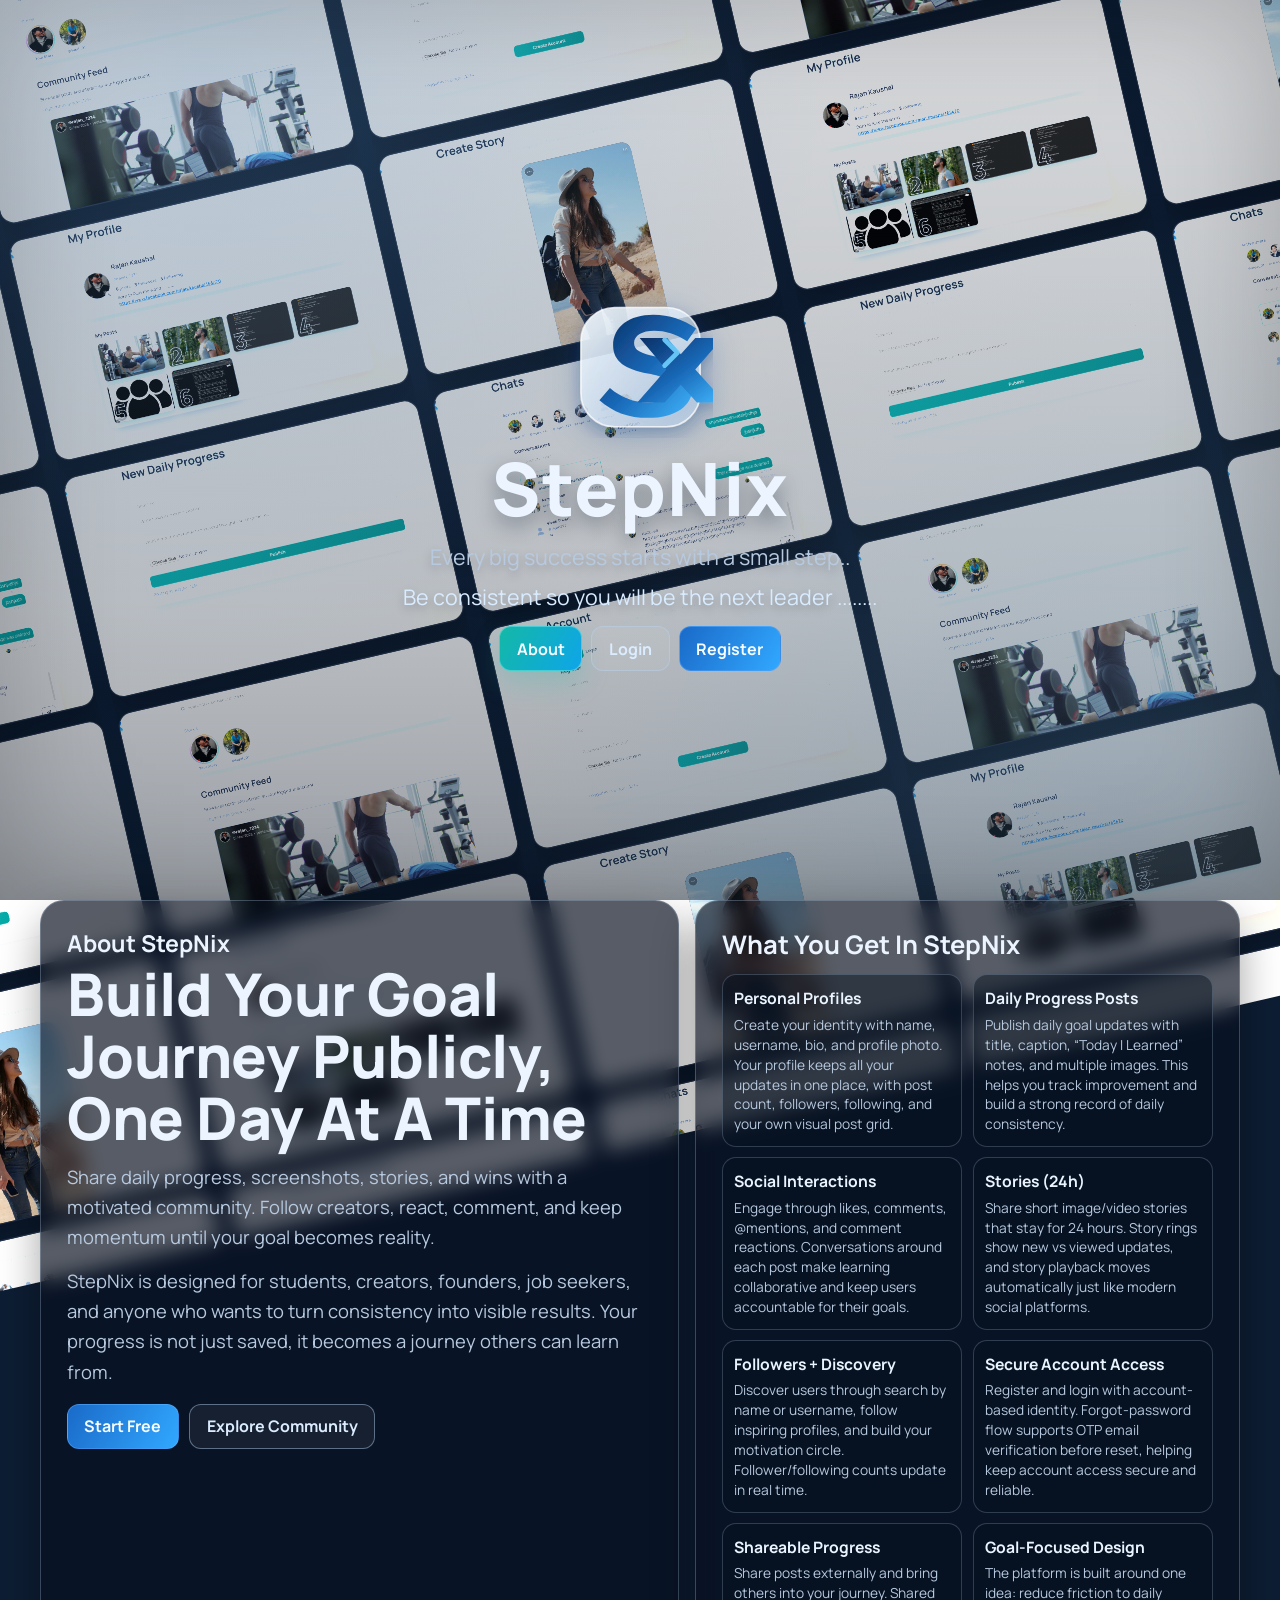
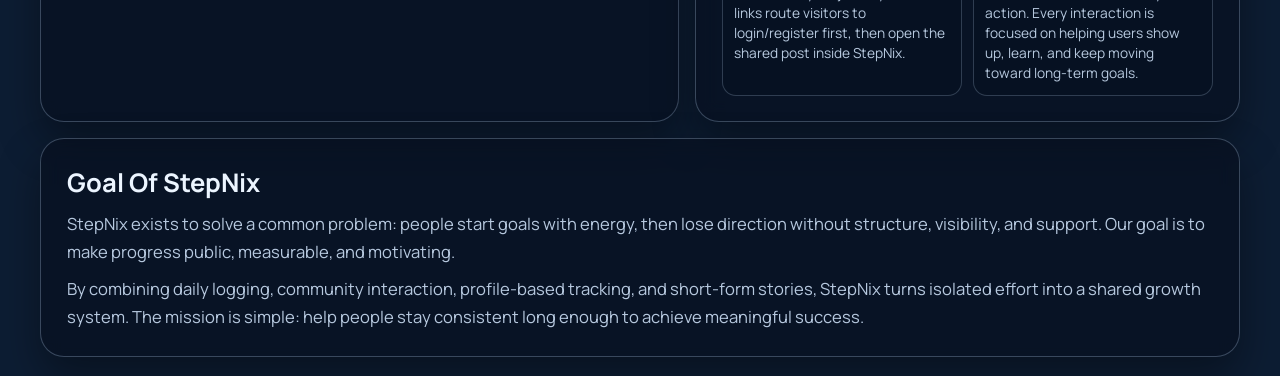
==== commit 98d9e1e0: "Set landing page as default homepage" ====
--- a/static/index.html
+++ b/static/index.html
@@ -3,82 +3,127 @@
   <head>
     <meta charset="UTF-8" />
     <meta name="viewport" content="width=device-width, initial-scale=1.0" />
-    <title>Goal Journal</title>
+    <title>StepNix</title>
     <link rel="preconnect" href="https://fonts.googleapis.com" />
     <link rel="preconnect" href="https://fonts.gstatic.com" crossorigin />
-    <link
-      href="https://fonts.googleapis.com/css2?family=Manrope:wght@400;600;700;800&display=swap"
-      rel="stylesheet"
-    />
-    <link rel="stylesheet" href="/static/styles.css" />
+    <link href="https://fonts.googleapis.com/css2?family=Manrope:wght@400;600;700;800&display=swap" rel="stylesheet" />
+    <link rel="stylesheet" href="/static/landing.css?v=8" />
   </head>
   <body>
-    <div class="bg-orb orb-1"></div>
-    <div class="bg-orb orb-2"></div>
+    <div class="landing-bg" aria-hidden="true">
+      <div id="bg-grid" class="bg-grid"></div>
+      <div class="bg-overlay"></div>
+      <div class="bg-vignette"></div>
+    </div>
 
-    <header>
-      <h1>Goal Journal</h1>
-      <p>Share your day-by-day progress, screenshots, and keep momentum with community feedback.</p>
-    </header>
+    <section class="landing-intro">
+      <div class="intro-content">
+        <img src="/static/stepnix-logo.svg?v=3" alt="StepNix logo" />
+        <h1>StepNix</h1>
+        <p class="intro-sub">Every big success starts with a small step..</p>
+        <p class="intro-highlight">Be consistent so you will be the next leader ........</p>
+        <div class="head-actions">
+          <a class="btn about-btn" href="/about">About</a>
+          <a class="btn ghost" href="/create-profile?mode=login">Login</a>
+          <a class="btn" href="/create-profile?mode=register">Register</a>
+        </div>
+      </div>
+    </section>
 
-    <main>
-      <section class="panel">
-        <h2>Create Profile</h2>
-        <form id="user-form" class="grid-form">
-          <input id="username" placeholder="Username (example: rajan_dev)" required />
-          <input id="full-name" placeholder="Full name" required />
-          <input id="bio" placeholder="Bio (optional)" />
-          <button type="submit">Create User</button>
-        </form>
+    <main id="details" class="hero-wrap">
+      <section class="hero-card">
+        <h3>About StepNix</h3>
+        <h2>Build Your Goal Journey Publicly, One Day At A Time</h2>
+        <p>
+          Share daily progress, screenshots, stories, and wins with a motivated community. Follow creators,
+          react, comment, and keep momentum until your goal becomes reality.
+        </p>
+        <p>
+          StepNix is designed for students, creators, founders, job seekers, and anyone who wants to turn
+          consistency into visible results. Your progress is not just saved, it becomes a journey others can learn from.
+        </p>
+        <div class="hero-actions">
+          <a class="btn" href="/create-profile?mode=register">Start Free</a>
+          <a class="btn ghost" href="/community-feed">Explore Community</a>
+        </div>
       </section>
 
-      <section class="panel">
-        <h2>New Daily Progress</h2>
-        <form id="post-form" class="grid-form" enctype="multipart/form-data">
-          <select id="post-user" required></select>
-          <input id="goal-title" placeholder="Goal title" required />
-          <textarea id="caption" placeholder="Caption for today's progress"></textarea>
-          <input id="screenshots" type="file" multiple accept="image/*" />
-          <button type="submit">Publish Progress</button>
-        </form>
+      <section class="features-card">
+        <h3>What You Get In StepNix</h3>
+        <div class="feature-grid">
+          <article>
+            <h4>Personal Profiles</h4>
+            <p>
+              Create your identity with name, username, bio, and profile photo. Your profile keeps all your updates
+              in one place, with post count, followers, following, and your own visual post grid.
+            </p>
+          </article>
+          <article>
+            <h4>Daily Progress Posts</h4>
+            <p>
+              Publish daily goal updates with title, caption, “Today I Learned” notes, and multiple images.
+              This helps you track improvement and build a strong record of daily consistency.
+            </p>
+          </article>
+          <article>
+            <h4>Social Interactions</h4>
+            <p>
+              Engage through likes, comments, @mentions, and comment reactions. Conversations around each post
+              make learning collaborative and keep users accountable for their goals.
+            </p>
+          </article>
+          <article>
+            <h4>Stories (24h)</h4>
+            <p>
+              Share short image/video stories that stay for 24 hours. Story rings show new vs viewed updates,
+              and story playback moves automatically just like modern social platforms.
+            </p>
+          </article>
+          <article>
+            <h4>Followers + Discovery</h4>
+            <p>
+              Discover users through search by name or username, follow inspiring profiles, and build your
+              motivation circle. Follower/following counts update in real time.
+            </p>
+          </article>
+          <article>
+            <h4>Secure Account Access</h4>
+            <p>
+              Register and login with account-based identity. Forgot-password flow supports OTP email verification
+              before reset, helping keep account access secure and reliable.
+            </p>
+          </article>
+          <article>
+            <h4>Shareable Progress</h4>
+            <p>
+              Share posts externally and bring others into your journey. Shared links route visitors to login/register
+              first, then open the shared post inside StepNix.
+            </p>
+          </article>
+          <article>
+            <h4>Goal-Focused Design</h4>
+            <p>
+              The platform is built around one idea: reduce friction to daily action. Every interaction is focused on
+              helping users show up, learn, and keep moving toward long-term goals.
+            </p>
+          </article>
+        </div>
       </section>
 
-      <section class="panel">
-        <div class="feed-head">
-          <h2>Community Feed</h2>
-          <div class="filters">
-            <label for="feed-user">Profile feed:</label>
-            <select id="feed-user">
-              <option value="">All users</option>
-            </select>
-          </div>
-        </div>
-        <div id="feed" class="feed"></div>
+      <section class="goal-card">
+        <h3>Goal Of StepNix</h3>
+        <p>
+          StepNix exists to solve a common problem: people start goals with energy, then lose direction without
+          structure, visibility, and support. Our goal is to make progress public, measurable, and motivating.
+        </p>
+        <p>
+          By combining daily logging, community interaction, profile-based tracking, and short-form stories,
+          StepNix turns isolated effort into a shared growth system. The mission is simple:
+          help people stay consistent long enough to achieve meaningful success.
+        </p>
       </section>
     </main>
 
-    <template id="post-template">
-      <article class="post-card">
-        <div class="post-meta"></div>
-        <h3 class="post-goal"></h3>
-        <p class="post-caption"></p>
-        <div class="post-images"></div>
-        <div class="post-actions">
-          <button class="like-btn" type="button">Like</button>
-          <span class="like-count"></span>
-          <button class="comment-toggle" type="button">Comments</button>
-        </div>
-        <div class="comments hidden">
-          <div class="comment-list"></div>
-          <form class="comment-form">
-            <select class="comment-user" required></select>
-            <input class="comment-input" placeholder="Write a comment. Mention with @username" required />
-            <button type="submit">Post</button>
-          </form>
-        </div>
-      </article>
-    </template>
-
-    <script src="/static/app.js"></script>
+    <script src="/static/landing.js?v=8"></script>
   </body>
 </html>
--- a/static/landing.css
+++ b/static/landing.css
@@ -0,0 +1,588 @@
+:root {
+  --text-main: #ecf5ff;
+  --text-soft: #b7c9df;
+  --panel-bg: rgba(8, 16, 30, 0.68);
+  --panel-stroke: rgba(182, 210, 239, 0.28);
+  --accent: #31a8ff;
+  --accent-2: #1a6ac8;
+}
+
+* {
+  box-sizing: border-box;
+}
+
+body {
+  margin: 0;
+  min-height: 100vh;
+  font-family: "Manrope", sans-serif;
+  color: var(--text-main);
+  background: #0d1d33;
+  overflow-x: hidden;
+}
+
+.landing-bg {
+  position: fixed;
+  inset: 0;
+  z-index: 0;
+}
+
+.bg-grid {
+  position: absolute;
+  left: -18vw;
+  top: -10vh;
+  width: 136vw;
+  height: 130vh;
+  display: grid;
+  grid-template-columns: repeat(5, minmax(0, 1fr));
+  gap: 0.9rem;
+  transform: rotate(-13deg) scale(1.08);
+  transform-origin: center;
+}
+
+.bg-col {
+  height: 130vh;
+  overflow: hidden;
+  position: relative;
+}
+
+.bg-track {
+  display: grid;
+  gap: 0.9rem;
+  animation: flow-up 40s linear infinite;
+}
+
+.bg-col.reverse .bg-track {
+  animation-name: flow-down;
+}
+
+.bg-card {
+  border-radius: 14px;
+  overflow: hidden;
+  border: 1px solid rgba(255, 255, 255, 0.08);
+  background: #10203a;
+  box-shadow: 0 10px 24px rgba(0, 0, 0, 0.28);
+  aspect-ratio: 16 / 10;
+}
+
+.bg-card img {
+  width: 100%;
+  height: 100%;
+  object-fit: cover;
+  display: block;
+  filter: brightness(1.18) saturate(1.06) contrast(1.01);
+}
+
+.bg-overlay {
+  position: absolute;
+  inset: 0;
+  background:
+    linear-gradient(180deg, rgba(8, 20, 36, 0.16) 0%, rgba(8, 20, 36, 0.28) 68%, rgba(8, 20, 36, 0.4) 100%),
+    radial-gradient(circle at 16% 8%, rgba(130, 196, 255, 0.24), transparent 46%),
+    radial-gradient(circle at 88% 92%, rgba(150, 213, 255, 0.22), transparent 44%);
+}
+
+.bg-vignette {
+  position: absolute;
+  inset: 0;
+  box-shadow: inset 0 0 130px rgba(0, 0, 0, 0.24);
+}
+
+.landing-intro,
+.hero-wrap {
+  position: relative;
+  z-index: 1;
+}
+
+.landing-intro {
+  min-height: clamp(38rem, 100svh, 64rem);
+  width: min(1200px, 94vw);
+  margin: 0 auto;
+  padding: clamp(4.5rem, 8vw, 6rem) 0 clamp(1rem, 3vw, 2rem);
+  display: grid;
+  place-items: center;
+  align-content: center;
+  gap: 1rem;
+  text-align: center;
+}
+
+.intro-content {
+  width: min(900px, 95vw);
+  padding: clamp(1rem, 3vw, 2rem) clamp(0.8rem, 2.4vw, 1.8rem);
+}
+
+.intro-content img {
+  width: min(145px, 36vw);
+  height: auto;
+  display: block;
+  margin: 0 auto;
+  filter: drop-shadow(0 8px 16px rgba(23, 82, 163, 0.35));
+}
+
+.intro-content h1 {
+  margin: 0;
+  font-size: clamp(2.2rem, 7vw, 4.6rem);
+  font-weight: 800;
+  letter-spacing: 0.02em;
+  text-shadow: 0 8px 20px rgba(5, 16, 33, 0.35);
+}
+
+.intro-sub {
+  margin: 0.25rem 0 0;
+  color: var(--text-soft);
+  font-size: clamp(1rem, 2vw, 1.35rem);
+  text-shadow: 0 4px 10px rgba(5, 16, 33, 0.25);
+}
+
+.intro-highlight {
+  margin: 0.6rem auto 0;
+  width: min(840px, 95vw);
+  font-size: clamp(1.02rem, 2vw, 1.34rem);
+  line-height: 1.45;
+  color: #d8ebff;
+  background: transparent;
+  border: none;
+  border-radius: 0;
+  padding: 0;
+  text-shadow: 0 4px 10px rgba(5, 16, 33, 0.25);
+}
+
+.head-actions {
+  display: flex;
+  gap: 0.55rem;
+  justify-content: center;
+  flex-wrap: wrap;
+  margin-top: 0.9rem;
+}
+
+.hero-wrap {
+  width: min(1200px, calc(100vw - 1.4rem));
+  margin: 0 auto 1.2rem;
+  display: grid;
+  grid-template-columns: 1.08fr 0.92fr;
+  gap: 1rem;
+}
+
+.hero-card,
+.features-card,
+.goal-card {
+  border-radius: 24px;
+  border: 1px solid var(--panel-stroke);
+  background: var(--panel-bg);
+  backdrop-filter: blur(10px) saturate(1.12);
+  -webkit-backdrop-filter: blur(10px) saturate(1.12);
+  box-shadow: 0 20px 42px rgba(0, 0, 0, 0.36);
+  padding: clamp(1rem, 2.2vw, 1.6rem);
+}
+
+.hero-card h2 {
+  margin: 0.3rem 0 0;
+  font-size: clamp(2rem, 4.6vw, 3.7rem);
+  line-height: 1.05;
+  font-weight: 800;
+  text-wrap: balance;
+}
+
+.hero-card h3 {
+  margin: 0;
+  font-size: clamp(1.15rem, 2.2vw, 1.45rem);
+}
+
+.hero-card p {
+  margin: 0.8rem 0 0;
+  font-size: clamp(0.95rem, 1.8vw, 1.15rem);
+  line-height: 1.65;
+  color: var(--text-soft);
+}
+
+.hero-actions {
+  margin-top: 1.05rem;
+  display: flex;
+  gap: 0.6rem;
+  flex-wrap: wrap;
+}
+
+.btn {
+  text-decoration: none;
+  display: inline-flex;
+  align-items: center;
+  justify-content: center;
+  border-radius: 12px;
+  min-height: 2.8rem;
+  padding: 0.62rem 1.05rem;
+  font-weight: 700;
+  color: #f5fbff;
+  border: 1px solid rgba(98, 173, 255, 0.45);
+  background: linear-gradient(120deg, var(--accent-2), var(--accent));
+}
+
+.btn.about-btn {
+  background: linear-gradient(120deg, #14b8a6, #0ea5e9);
+  border-color: rgba(118, 230, 224, 0.55);
+  box-shadow: 0 12px 28px rgba(20, 184, 166, 0.22);
+}
+
+.btn.ghost {
+  background: rgba(255, 255, 255, 0.06);
+  border-color: rgba(182, 210, 239, 0.45);
+  color: #dcecff;
+}
+
+.about-shell {
+  position: relative;
+  z-index: 1;
+  width: min(1200px, calc(100vw - 1.4rem));
+  margin: 0 auto;
+  padding: clamp(2.6rem, 6vw, 5rem) 0 clamp(1rem, 3vw, 2rem);
+  display: grid;
+  gap: 1rem;
+}
+
+.about-topbar {
+  display: flex;
+  justify-content: space-between;
+  align-items: center;
+  gap: 0.8rem;
+  flex-wrap: wrap;
+}
+
+.about-brand {
+  display: inline-flex;
+  align-items: center;
+  gap: 0.7rem;
+  color: var(--text-main);
+  text-decoration: none;
+  font-weight: 800;
+  letter-spacing: 0.02em;
+}
+
+.about-brand img {
+  width: clamp(3.25rem, 10vw, 4.6rem);
+  height: auto;
+  display: block;
+  filter: drop-shadow(0 8px 16px rgba(23, 82, 163, 0.28));
+}
+
+.about-actions {
+  display: flex;
+  flex-wrap: wrap;
+  gap: 0.55rem;
+}
+
+.about-hero,
+.about-section {
+  border-radius: 24px;
+  border: 1px solid var(--panel-stroke);
+  background: var(--panel-bg);
+  backdrop-filter: blur(10px) saturate(1.12);
+  -webkit-backdrop-filter: blur(10px) saturate(1.12);
+  box-shadow: 0 20px 42px rgba(0, 0, 0, 0.36);
+  padding: clamp(1rem, 2.4vw, 1.7rem);
+}
+
+.about-hero {
+  display: grid;
+  grid-template-columns: minmax(0, 1.15fr) minmax(16rem, 0.85fr);
+  gap: 1rem;
+  align-items: center;
+}
+
+.about-copy h1,
+.about-section h2 {
+  margin: 0;
+  text-wrap: balance;
+}
+
+.about-copy h1 {
+  font-size: clamp(2rem, 5vw, 4rem);
+}
+
+.about-copy p,
+.about-section p {
+  margin: 0.9rem 0 0;
+  color: var(--text-soft);
+  font-size: clamp(0.96rem, 1.8vw, 1.08rem);
+  line-height: 1.72;
+}
+
+.about-copy .welcome-message {
+  color: #e8f5ff;
+  font-size: clamp(1rem, 2vw, 1.14rem);
+}
+
+.founder-card {
+  border: 1px solid rgba(179, 206, 235, 0.24);
+  border-radius: 20px;
+  background: rgba(8, 18, 33, 0.56);
+  padding: clamp(1rem, 2vw, 1.25rem);
+  display: grid;
+  justify-items: center;
+  text-align: center;
+  gap: 0.8rem;
+}
+
+.founder-avatar {
+  width: clamp(7rem, 18vw, 10rem);
+  aspect-ratio: 1;
+  border-radius: 50%;
+  padding: 0.3rem;
+  background: linear-gradient(135deg, rgba(49, 168, 255, 0.85), rgba(20, 184, 166, 0.85));
+  box-shadow: 0 18px 32px rgba(8, 25, 52, 0.28);
+}
+
+.founder-avatar img {
+  width: 100%;
+  height: 100%;
+  border-radius: 50%;
+  object-fit: cover;
+  display: block;
+  border: 2px solid rgba(8, 18, 33, 0.56);
+}
+
+.founder-card h3 {
+  margin: 0;
+  font-size: clamp(1.2rem, 2vw, 1.5rem);
+}
+
+.founder-card p {
+  margin: 0;
+  color: var(--text-soft);
+}
+
+.quote-chip {
+  width: 100%;
+  border-radius: 16px;
+  padding: 0.9rem 1rem;
+  border: 1px solid rgba(182, 210, 239, 0.22);
+  background: linear-gradient(145deg, rgba(14, 165, 163, 0.18), rgba(49, 168, 255, 0.14));
+  color: #ebf6ff;
+  font-weight: 700;
+  line-height: 1.55;
+}
+
+.about-section h2 {
+  font-size: clamp(1.5rem, 3vw, 2.5rem);
+}
+
+.about-section .vision-tag {
+  margin: 0;
+  color: #d7ecff;
+  font-size: clamp(1rem, 2vw, 1.2rem);
+  font-weight: 800;
+}
+
+.features-card h3 {
+  margin: 0;
+  font-size: clamp(1.2rem, 2.4vw, 1.6rem);
+}
+
+.goal-card {
+  grid-column: 1 / -1;
+}
+
+.goal-card h3 {
+  margin: 0;
+  font-size: clamp(1.2rem, 2.4vw, 1.6rem);
+}
+
+.goal-card p {
+  margin: 0.65rem 0 0;
+  font-size: clamp(0.92rem, 1.55vw, 1.04rem);
+  line-height: 1.65;
+  color: var(--text-soft);
+}
+
+.feature-grid {
+  margin-top: 0.8rem;
+  display: grid;
+  grid-template-columns: repeat(auto-fit, minmax(min(100%, 15rem), 1fr));
+  gap: 0.65rem;
+}
+
+.feature-grid article {
+  border: 1px solid rgba(179, 206, 235, 0.24);
+  border-radius: 14px;
+  background: rgba(8, 18, 33, 0.48);
+  padding: 0.72rem;
+  min-width: 0;
+}
+
+.feature-grid h4 {
+  margin: 0;
+  font-size: 0.98rem;
+  color: #eaf4ff;
+}
+
+.feature-grid p {
+  margin: 0.36rem 0 0;
+  font-size: 0.86rem;
+  line-height: 1.45;
+  color: #b7c9df;
+}
+
+@keyframes flow-up {
+  from {
+    transform: translateY(0);
+  }
+  to {
+    transform: translateY(-50%);
+  }
+}
+
+@keyframes flow-down {
+  from {
+    transform: translateY(-50%);
+  }
+  to {
+    transform: translateY(0);
+  }
+}
+
+@media (max-width: 980px) {
+  .bg-grid {
+    grid-template-columns: repeat(4, minmax(0, 1fr));
+  }
+
+  .hero-wrap {
+    grid-template-columns: 1fr;
+    gap: 0.85rem;
+  }
+
+  .about-hero {
+    grid-template-columns: 1fr;
+  }
+}
+
+@media (max-width: 720px) {
+  .landing-intro {
+    min-height: auto;
+    width: min(100%, calc(100vw - 1rem));
+    padding-top: 4.75rem;
+  }
+
+  .head-actions {
+    width: 100%;
+    justify-content: center;
+  }
+
+  .bg-grid {
+    left: -30vw;
+    width: 170vw;
+    grid-template-columns: repeat(3, minmax(0, 1fr));
+    gap: 0.65rem;
+    transform: rotate(-10deg) scale(1.08);
+  }
+
+  .feature-grid {
+    grid-template-columns: 1fr;
+  }
+
+  .intro-content img {
+    width: min(125px, 38vw);
+  }
+
+  .hero-card,
+  .features-card,
+  .goal-card,
+  .about-hero,
+  .about-section {
+    border-radius: 20px;
+  }
+}
+
+@media (max-width: 560px) {
+  .bg-grid {
+    left: -42vw;
+    width: 190vw;
+    height: 120vh;
+    grid-template-columns: repeat(2, minmax(0, 1fr));
+    gap: 0.5rem;
+    transform: rotate(-8deg) scale(1.04);
+  }
+
+  .bg-col {
+    height: 120vh;
+  }
+
+  .bg-track {
+    gap: 0.5rem;
+  }
+
+  .landing-intro,
+  .hero-wrap,
+  .about-shell {
+    width: min(100%, calc(100vw - 1rem));
+  }
+
+  .landing-intro {
+    padding-top: 4.2rem;
+    padding-bottom: 0.7rem;
+  }
+
+  .intro-content {
+    width: 100%;
+    padding: 0.85rem 0.65rem;
+  }
+
+  .intro-highlight {
+    width: 100%;
+  }
+
+  .head-actions,
+  .hero-actions,
+  .about-actions {
+    width: 100%;
+    display: grid;
+    grid-template-columns: 1fr;
+  }
+
+  .head-actions .btn,
+  .hero-actions .btn,
+  .about-actions .btn {
+    width: 100%;
+  }
+
+  .hero-wrap {
+    gap: 0.75rem;
+    margin-bottom: 1rem;
+  }
+
+  .hero-card,
+  .features-card,
+  .goal-card,
+  .about-hero,
+  .about-section {
+    border-radius: 18px;
+    padding: 0.85rem;
+  }
+
+  .about-topbar {
+    align-items: flex-start;
+  }
+
+  .founder-card {
+    justify-items: start;
+    text-align: left;
+  }
+
+  .founder-avatar {
+    width: clamp(6.2rem, 24vw, 8rem);
+  }
+
+  .feature-grid article {
+    padding: 0.68rem;
+  }
+
+  .feature-grid p {
+    font-size: 0.84rem;
+  }
+
+  .bg-vignette {
+    box-shadow: inset 0 0 80px rgba(0, 0, 0, 0.2);
+  }
+}
+
+@media (max-width: 420px) {
+  .bg-grid {
+    opacity: 0.82;
+  }
+}
